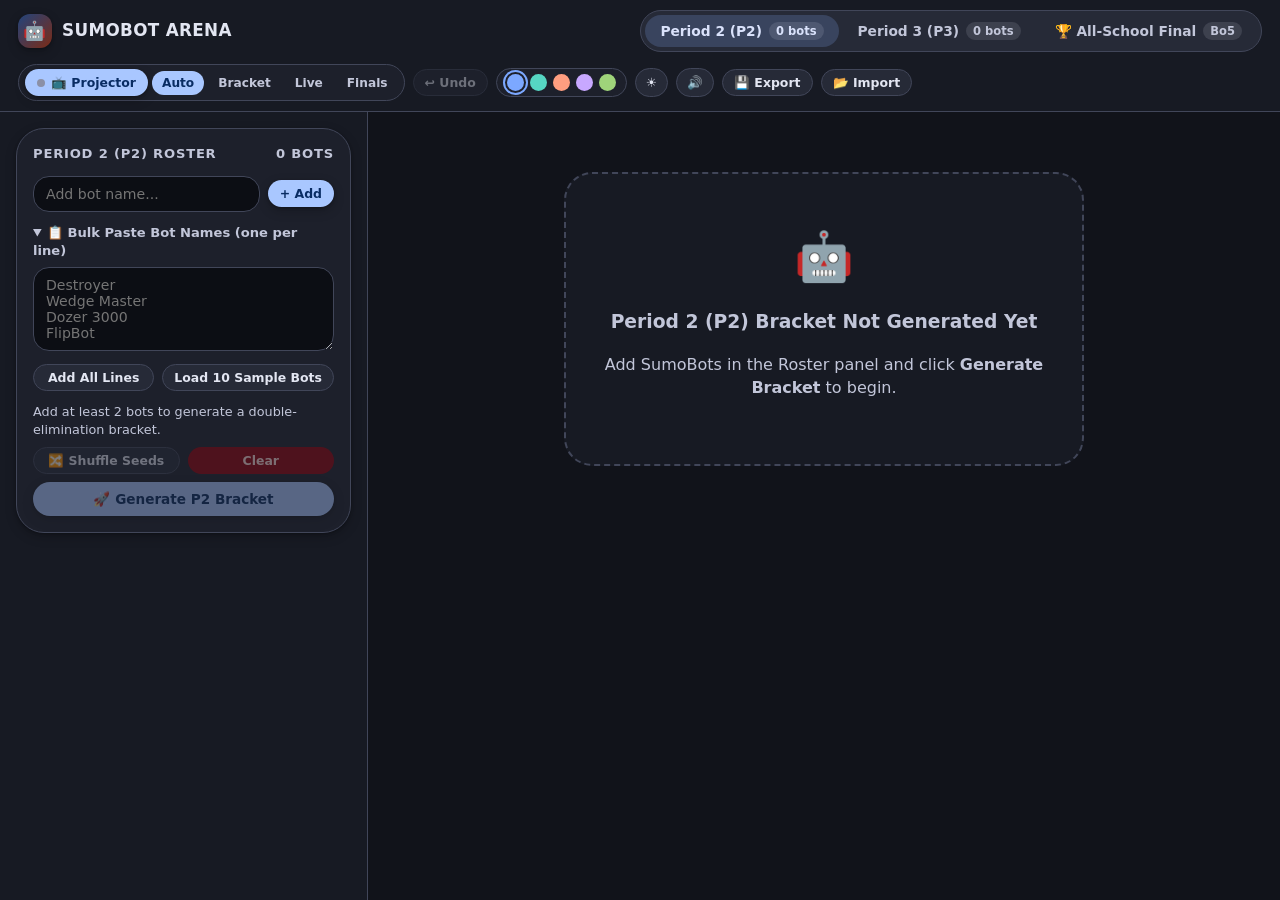
==== index.html @ 55b2052f "Initial SumoBot v1.1 release (Material You UI + GitHub Pages)" ====
<!DOCTYPE html>
<html lang="en">
<head>
  <meta charset="UTF-8">
  <meta name="viewport" content="width=device-width, initial-scale=1.0">
  <title>SumoBot Tournament — Teacher Control Panel</title>
  <link rel="icon" href="data:image/svg+xml,<svg xmlns='http://www.w3.org/2000/svg' viewBox='0 0 100 100'><text y='.9em' font-size='90'>🤖</text></svg>">
  <link rel="stylesheet" href="css/styles.css?v=1.1">
</head>
<body class="teacher-app">
  <header class="topbar">
    <div class="brand">
      <div class="brand-badge">🤖</div>
      <div>SUMOBOT ARENA</div>
    </div>

    <nav class="period-tabs" aria-label="Tournament Tabs">
      <button class="tab-btn active" data-tab="P2" id="tab-P2">
        Period 2 (P2) <span class="tab-pill" id="pill-P2">0 bots</span>
      </button>
      <button class="tab-btn" data-tab="P3" id="tab-P3">
        Period 3 (P3) <span class="tab-pill" id="pill-P3">0 bots</span>
      </button>
      <button class="tab-btn tab-asf" data-tab="ASF" id="tab-ASF">
        🏆 All-School Final <span class="tab-pill" id="pill-ASF">Bo5</span>
      </button>
    </nav>

    <div class="topbar-controls">
      <div class="projector-group">
        <button class="btn btn-primary btn-sm" id="btn-launch-projector" title="Open synced read-only Projector window">
          <span class="proj-dot" id="proj-status-dot"></span>
          📺 Projector
        </button>
        <button class="override-btn active" data-override="auto" title="Auto-switch between Bracket, Live Match, and Champion">Auto</button>
        <button class="override-btn" data-override="bracket" title="Force Bracket View on Projector">Bracket</button>
        <button class="override-btn" data-override="live" title="Force Live Match View on Projector">Live</button>
        <button class="override-btn" data-override="finals" title="Force All-School Final View on Projector">Finals</button>
      </div>

      <button class="btn btn-sm" id="btn-global-undo" title="Undo last tournament action" disabled>↩ Undo</button>
      <div class="palette-picker" role="group" aria-label="Material You Color Palette" title="Material You Dynamic Palette">
        <button class="palette-dot active" data-palette="indigo" style="--swatch:#7ca8ff" aria-label="Indigo palette" title="Indigo"></button>
        <button class="palette-dot" data-palette="teal" style="--swatch:#56d6c3" aria-label="Teal palette" title="Teal"></button>
        <button class="palette-dot" data-palette="terracotta" style="--swatch:#ff9e80" aria-label="Terracotta palette" title="Terracotta"></button>
        <button class="palette-dot" data-palette="violet" style="--swatch:#c8a8ff" aria-label="Violet palette" title="Violet"></button>
        <button class="palette-dot" data-palette="sage" style="--swatch:#9fd47a" aria-label="Sage palette" title="Sage"></button>
      </div>
      <button class="btn btn-sm btn-icon" id="btn-theme" title="Toggle Dark/Light theme">☀️</button>
      <button class="btn btn-sm btn-icon" id="btn-mute" title="Toggle Sound Effects">🔊</button>
      <button class="btn btn-sm" id="btn-export" title="Export tournament backup JSON">💾 Export</button>
      <button class="btn btn-sm" id="btn-import" title="Import tournament backup JSON">📂 Import</button>
      <input type="file" id="input-import-file" accept=".json,application/json" style="display:none">
    </div>
  </header>

  <div class="workspace">
    <aside class="sidebar" id="sidebar"></aside>
    <main class="main-stage" id="main-stage"></main>
  </div>

  <!-- Modal for editing completed matches or renaming bots -->
  <div class="modal-backdrop hidden" id="modal-backdrop">
    <div class="modal-card" id="modal-card"></div>
  </div>

  <script src="js/bracket-engine.js?v=1.1"></script>
  <script src="js/sound.js?v=1.1"></script>
  <script src="js/sync.js?v=1.1"></script>
  <script src="js/bracket-renderer.js?v=1.1"></script>
  <script src="js/teacher.js?v=1.1"></script>
</body>
</html>
---- css/styles.css ----
/* SumoBot Arena — Material You (Material Design 3) Theme
 * Zero-dependency M3 tonal surfaces, 5 live-synced dynamic palettes,
 * adaptive Dark + Light modes, and classroom-ready projector contrast.
 */

:root {
  color-scheme: dark;

  /* Typography & Shape Scale */
  --font-sans: "Google Sans", "Product Sans", "Segoe UI Variable Display", "Segoe UI Variable", "Segoe UI", system-ui, -apple-system, Roboto, sans-serif;
  --font-mono: "Google Sans Mono", "Cascadia Mono", "Consolas", ui-monospace, monospace;
  --md-ease: cubic-bezier(0.2, 0, 0, 1);
  --md-shape-sm: 12px;
  --md-shape-md: 16px;
  --md-shape-lg: 20px;
  --md-shape-xl: 28px;
  --md-shape-full: 9999px;

  /* M3 Elevation Shadows */
  --md-shadow-1: 0 1px 3px rgba(0, 0, 0, 0.28), 0 4px 12px rgba(0, 0, 0, 0.2);
  --md-shadow-2: 0 4px 14px rgba(0, 0, 0, 0.32), 0 10px 30px rgba(0, 0, 0, 0.24);

  /* Shared Semantic Roles (Dark) */
  --md-gold: #ffd470;
  --md-on-gold: #3c2a00;
  --md-gold-container: #563e00;
  --md-on-gold-container: #ffe7a8;

  --md-win: #82d996;
  --md-on-win: #053918;
  --md-win-container: #154e27;
  --md-on-win-container: #bbf4c4;

  --md-error: #ffb4ab;
  --md-on-error: #690005;
  --md-error-container: #93000a;
  --md-on-error-container: #ffdad6;

  /* Default Dynamic Palette: Indigo (Dark) */
  --md-surface: #11131a;
  --md-surface-container-lowest: #0c0e14;
  --md-surface-container-low: #171a23;
  --md-surface-container: #1d202b;
  --md-surface-container-high: #262a37;
  --md-surface-container-highest: #303546;
  --md-on-surface: #e3e6f2;
  --md-on-surface-variant: #c2c6d9;
  --md-outline: #8b90a6;
  --md-outline-variant: #414659;

  --md-primary: #a9c7ff;
  --md-on-primary: #092c63;
  --md-primary-container: #22447c;
  --md-on-primary-container: #d6e3ff;

  --md-secondary-container: #39445e;
  --md-on-secondary-container: #dae2fb;

  --md-tertiary: #ffb4a1;
  --md-on-tertiary: #5e1705;
  --md-tertiary-container: #7c2b16;
  --md-on-tertiary-container: #ffdad1;

  /* Compatibility Aliases for inline styles & shared components */
  --bg: var(--md-surface);
  --bg-elev: var(--md-surface-container-low);
  --bg-card: var(--md-surface-container);
  --bg-card-hover: var(--md-surface-container-high);
  --border: var(--md-outline-variant);
  --border-strong: var(--md-outline);
  --text: var(--md-on-surface);
  --text-muted: var(--md-on-surface-variant);
  --text-dim: var(--md-outline);
  --accent-a: var(--md-primary);
  --accent-a-bg: var(--md-primary-container);
  --accent-b: var(--md-tertiary);
  --accent-b-bg: var(--md-tertiary-container);
  --gold: var(--md-gold);
  --gold-bg: var(--md-gold-container);
  --green: var(--md-win);
  --green-bg: var(--md-win-container);
  --red: var(--md-error);
  --red-bg: var(--md-error-container);
  --shadow: var(--md-shadow-2);
  --radius: var(--md-shape-lg);
}

/* ==================== PALETTE OVERRIDES (DARK) ==================== */
body[data-palette="teal"] {
  --md-surface: #0e1514;
  --md-surface-container-lowest: #09100f;
  --md-surface-container-low: #141c1b;
  --md-surface-container: #1a2322;
  --md-surface-container-high: #222d2c;
  --md-surface-container-highest: #2c3736;
  --md-on-surface: #dee7e5;
  --md-on-surface-variant: #bacac7;
  --md-outline: #849491;
  --md-outline-variant: #3b4a47;
  --md-primary: #6ad8c8;
  --md-on-primary: #003731;
  --md-primary-container: #124f47;
  --md-on-primary-container: #90f4e4;
  --md-secondary-container: #2e4a46;
  --md-on-secondary-container: #c8e9e4;
  --md-tertiary: #ffba8c;
  --md-on-tertiary: #522300;
  --md-tertiary-container: #723508;
  --md-on-tertiary-container: #ffdcc5;
}

body[data-palette="terracotta"] {
  --md-surface: #181210;
  --md-surface-container-lowest: #120d0b;
  --md-surface-container-low: #201916;
  --md-surface-container: #271f1c;
  --md-surface-container-high: #322824;
  --md-surface-container-highest: #3d322e;
  --md-on-surface: #f0dfd9;
  --md-on-surface-variant: #d3c2bc;
  --md-outline: #9c8c86;
  --md-outline-variant: #51423d;
  --md-primary: #ffb49b;
  --md-on-primary: #5c1c08;
  --md-primary-container: #7c2f18;
  --md-on-primary-container: #ffdbd0;
  --md-secondary-container: #563d35;
  --md-on-secondary-container: #fbdcd2;
  --md-tertiary: #93cdfc;
  --md-on-tertiary: #00344e;
  --md-tertiary-container: #0c4b6e;
  --md-on-tertiary-container: #cbe6ff;
}

body[data-palette="violet"] {
  --md-surface: #14121b;
  --md-surface-container-lowest: #0e0d14;
  --md-surface-container-low: #1b1824;
  --md-surface-container: #221f2c;
  --md-surface-container-high: #2b2837;
  --md-surface-container-highest: #353143;
  --md-on-surface: #e7e1f0;
  --md-on-surface-variant: #cac2d8;
  --md-outline: #938ba1;
  --md-outline-variant: #484357;
  --md-primary: #d0bcff;
  --md-on-primary: #381e72;
  --md-primary-container: #4f378b;
  --md-on-primary-container: #eaddff;
  --md-secondary-container: #473e5c;
  --md-on-secondary-container: #e7defc;
  --md-tertiary: #ffb1c8;
  --md-on-tertiary: #5e1131;
  --md-tertiary-container: #7d2848;
  --md-on-tertiary-container: #ffd9e2;
}

body[data-palette="sage"] {
  --md-surface: #121510;
  --md-surface-container-lowest: #0d0f0b;
  --md-surface-container-low: #181c16;
  --md-surface-container: #1f241c;
  --md-surface-container-high: #282e25;
  --md-surface-container-highest: #32392e;
  --md-on-surface: #e2e5dc;
  --md-on-surface-variant: #c2c8ba;
  --md-outline: #8d9486;
  --md-outline-variant: #42493d;
  --md-primary: #a8d483;
  --md-on-primary: #1b3706;
  --md-primary-container: #2d4f14;
  --md-on-primary-container: #c5f19f;
  --md-secondary-container: #3b4933;
  --md-on-secondary-container: #d4e6c7;
  --md-tertiary: #f5b882;
  --md-on-tertiary: #4c2700;
  --md-tertiary-container: #6b3b09;
  --md-on-tertiary-container: #ffdcbf;
}

/* ==================== LIGHT MODE & PALETTE OVERRIDES ==================== */
body.theme-light {
  color-scheme: light;
  --md-shadow-1: 0 1px 3px rgba(15, 23, 42, 0.08), 0 3px 10px rgba(15, 23, 42, 0.05);
  --md-shadow-2: 0 6px 20px rgba(15, 23, 42, 0.1), 0 2px 6px rgba(15, 23, 42, 0.05);

  --md-gold: #8c5d00;
  --md-on-gold: #ffffff;
  --md-gold-container: #ffdea6;
  --md-on-gold-container: #2c1b00;

  --md-win: #1e6c37;
  --md-on-win: #ffffff;
  --md-win-container: #c2f1cb;
  --md-on-win-container: #00210b;

  --md-error: #ba1a1a;
  --md-on-error: #ffffff;
  --md-error-container: #ffdad6;
  --md-on-error-container: #410002;

  /* Default Indigo (Light) */
  --md-surface: #f8f9ff;
  --md-surface-container-lowest: #ffffff;
  --md-surface-container-low: #f1f3fc;
  --md-surface-container: #eaedf8;
  --md-surface-container-high: #e3e7f3;
  --md-surface-container-highest: #dce0ee;
  --md-on-surface: #191b23;
  --md-on-surface-variant: #434756;
  --md-outline: #747788;
  --md-outline-variant: #c4c6d7;

  --md-primary: #2d5bb4;
  --md-on-primary: #ffffff;
  --md-primary-container: #d8e2ff;
  --md-on-primary-container: #001945;

  --md-secondary-container: #dde2f4;
  --md-on-secondary-container: #151b2c;

  --md-tertiary: #b94426;
  --md-on-tertiary: #ffffff;
  --md-tertiary-container: #ffdad1;
  --md-on-tertiary-container: #3c0800;
}

body.theme-light[data-palette="teal"] {
  --md-surface: #f3fbf9;
  --md-surface-container-lowest: #ffffff;
  --md-surface-container-low: #ebf5f2;
  --md-surface-container: #e4efec;
  --md-surface-container-high: #dce9e6;
  --md-surface-container-highest: #d4e2df;
  --md-on-surface: #151d1c;
  --md-on-surface-variant: #3e4a48;
  --md-outline: #6e7b79;
  --md-outline-variant: #bcc9c6;
  --md-primary: #006a5f;
  --md-on-primary: #ffffff;
  --md-primary-container: #9cf2e3;
  --md-on-primary-container: #00201c;
  --md-secondary-container: #cce8e2;
  --md-on-secondary-container: #0b201d;
  --md-tertiary: #9c4b14;
  --md-on-tertiary: #ffffff;
  --md-tertiary-container: #ffdcc5;
  --md-on-tertiary-container: #321200;
}

body.theme-light[data-palette="terracotta"] {
  --md-surface: #fff8f6;
  --md-surface-container-lowest: #ffffff;
  --md-surface-container-low: #faefec;
  --md-surface-container: #f4e8e4;
  --md-surface-container-high: #ede0dc;
  --md-surface-container-highest: #e6d8d4;
  --md-on-surface: #221917;
  --md-on-surface-variant: #52433f;
  --md-outline: #84736e;
  --md-outline-variant: #d5c2bc;
  --md-primary: #a93f1d;
  --md-on-primary: #ffffff;
  --md-primary-container: #ffdbd0;
  --md-on-primary-container: #3b0b00;
  --md-secondary-container: #f6dcd4;
  --md-on-secondary-container: #2b1610;
  --md-tertiary: #1b628d;
  --md-on-tertiary: #ffffff;
  --md-tertiary-container: #cbe6ff;
  --md-on-tertiary-container: #001e30;
}

body.theme-light[data-palette="violet"] {
  --md-surface: #fdf7ff;
  --md-surface-container-lowest: #ffffff;
  --md-surface-container-low: #f5effb;
  --md-surface-container: #efe8f6;
  --md-surface-container-high: #e8e0ef;
  --md-surface-container-highest: #e1d9e9;
  --md-on-surface: #1d1a24;
  --md-on-surface-variant: #484354;
  --md-outline: #797385;
  --md-outline-variant: #cac3d5;
  --md-primary: #6750a4;
  --md-on-primary: #ffffff;
  --md-primary-container: #eaddff;
  --md-on-primary-container: #21005d;
  --md-secondary-container: #e8def8;
  --md-on-secondary-container: #1d192b;
  --md-tertiary: #9c3b5b;
  --md-on-tertiary: #ffffff;
  --md-tertiary-container: #ffd9e2;
  --md-on-tertiary-container: #3e001b;
}

body.theme-light[data-palette="sage"] {
  --md-surface: #f7fbf2;
  --md-surface-container-lowest: #ffffff;
  --md-surface-container-low: #eff4e9;
  --md-surface-container: #e8eee2;
  --md-surface-container-high: #e0e7da;
  --md-surface-container-highest: #d8e0d2;
  --md-on-surface: #181d15;
  --md-on-surface-variant: #42493d;
  --md-outline: #72796c;
  --md-outline-variant: #c2c9ba;
  --md-primary: #3f6922;
  --md-on-primary: #ffffff;
  --md-primary-container: #c0ef9b;
  --md-on-primary-container: #0d2000;
  --md-secondary-container: #d6e6cb;
  --md-on-secondary-container: #131f0d;
  --md-tertiary: #925216;
  --md-on-tertiary: #ffffff;
  --md-tertiary-container: #ffdcbf;
  --md-on-tertiary-container: #2f1400;
}

/* ==================== RESET & BASE ==================== */
*, *::before, *::after {
  box-sizing: border-box;
}

html, body {
  margin: 0;
  padding: 0;
  height: 100%;
  background: var(--md-surface);
  color: var(--md-on-surface);
  font-family: var(--font-sans);
  line-height: 1.42;
  transition: background-color 0.25s var(--md-ease), color 0.2s var(--md-ease);
}

button, input, textarea {
  font-family: inherit;
  color: inherit;
}

/* Subtle M3 Scrollbars */
.sidebar::-webkit-scrollbar,
.main-stage::-webkit-scrollbar,
.bracket-grid::-webkit-scrollbar,
.roster-list::-webkit-scrollbar,
.proj-stage::-webkit-scrollbar {
  width: 8px;
  height: 8px;
}

.sidebar::-webkit-scrollbar-track,
.main-stage::-webkit-scrollbar-track,
.bracket-grid::-webkit-scrollbar-track,
.roster-list::-webkit-scrollbar-track,
.proj-stage::-webkit-scrollbar-track {
  background: transparent;
}

.sidebar::-webkit-scrollbar-thumb,
.main-stage::-webkit-scrollbar-thumb,
.bracket-grid::-webkit-scrollbar-thumb,
.roster-list::-webkit-scrollbar-thumb,
.proj-stage::-webkit-scrollbar-thumb {
  background: var(--md-outline-variant);
  border-radius: var(--md-shape-full);
}

/* ==================== TOP BAR ==================== */
.topbar {
  display: flex;
  align-items: center;
  justify-content: space-between;
  gap: 12px;
  padding: 10px 18px;
  background: var(--md-surface-container-low);
  border-bottom: 1px solid var(--md-outline-variant);
  flex-wrap: wrap;
}

.brand {
  display: flex;
  align-items: center;
  gap: 10px;
  font-weight: 800;
  font-size: 1.05rem;
  letter-spacing: 0.02em;
}

.brand-badge {
  background: linear-gradient(135deg, var(--md-primary-container), var(--md-tertiary-container));
  color: var(--md-on-primary-container);
  width: 34px;
  height: 34px;
  border-radius: 12px;
  display: grid;
  place-items: center;
  font-size: 1.15rem;
  box-shadow: var(--md-shadow-1);
}

/* M3 Segmented Period Tabs */
.period-tabs {
  display: flex;
  gap: 4px;
  background: var(--md-surface-container-high);
  padding: 4px;
  border-radius: var(--md-shape-full);
  border: 1px solid var(--md-outline-variant);
}

.tab-btn {
  border: none;
  background: transparent;
  color: var(--md-on-surface-variant);
  padding: 7px 15px;
  border-radius: var(--md-shape-full);
  font-weight: 700;
  font-size: 0.86rem;
  cursor: pointer;
  display: flex;
  align-items: center;
  gap: 7px;
  white-space: nowrap;
  transition: background-color 0.2s var(--md-ease), color 0.2s var(--md-ease);
}

.tab-btn:hover {
  color: var(--md-on-surface);
  background: var(--md-surface-container-highest);
}

.tab-btn.active {
  background: var(--md-secondary-container);
  color: var(--md-on-secondary-container);
}

.tab-btn.tab-asf.active {
  background: var(--md-gold-container);
  color: var(--md-on-gold-container);
}

.tab-pill {
  font-size: 0.72rem;
  font-weight: 700;
  padding: 2px 7px;
  border-radius: var(--md-shape-full);
  background: color-mix(in srgb, var(--md-on-surface) 12%, transparent);
  color: inherit;
}

.topbar-controls {
  display: flex;
  align-items: center;
  gap: 8px;
  flex-wrap: wrap;
}

.projector-group {
  display: flex;
  align-items: center;
  gap: 4px;
  background: var(--md-surface-container);
  border: 1px solid var(--md-outline-variant);
  border-radius: var(--md-shape-full);
  padding: 4px 6px;
}

.proj-dot {
  width: 8px;
  height: 8px;
  border-radius: 50%;
  background: var(--md-outline);
  display: inline-block;
}

.proj-dot.connected {
  background: var(--md-win);
  box-shadow: 0 0 8px var(--md-win);
}

.override-btn {
  border: none;
  background: transparent;
  color: var(--md-on-surface-variant);
  padding: 5px 10px;
  border-radius: var(--md-shape-full);
  font-size: 0.76rem;
  font-weight: 700;
  cursor: pointer;
  white-space: nowrap;
  transition: background-color 0.18s var(--md-ease), color 0.18s var(--md-ease);
}

.override-btn:hover {
  background: var(--md-surface-container-high);
  color: var(--md-on-surface);
}

.override-btn.active {
  background: var(--md-primary);
  color: var(--md-on-primary);
}

/* Material You Dynamic Palette Picker */
.palette-picker {
  display: inline-flex;
  align-items: center;
  gap: 6px;
  padding: 5px 10px;
  background: var(--md-surface-container);
  border: 1px solid var(--md-outline-variant);
  border-radius: var(--md-shape-full);
}

.palette-dot {
  width: 17px;
  height: 17px;
  border-radius: 50%;
  border: none;
  padding: 0;
  background: var(--swatch);
  cursor: pointer;
  transition: transform 0.16s var(--md-ease), box-shadow 0.16s var(--md-ease);
}

.palette-dot:hover {
  transform: scale(1.15);
}

.palette-dot.active {
  box-shadow: 0 0 0 2px var(--md-surface-container), 0 0 0 4px var(--swatch);
}

/* ==================== BUTTONS (M3 PILL SYSTEM) ==================== */
.btn {
  border: 1px solid var(--md-outline-variant);
  background: var(--md-surface-container-high);
  color: var(--md-on-surface);
  padding: 8px 14px;
  border-radius: var(--md-shape-full);
  font-weight: 600;
  font-size: 0.85rem;
  cursor: pointer;
  display: inline-flex;
  align-items: center;
  justify-content: center;
  gap: 6px;
  white-space: nowrap;
  flex-shrink: 0;
  transition: transform 0.1s var(--md-ease), background-color 0.18s var(--md-ease), filter 0.18s var(--md-ease), box-shadow 0.18s var(--md-ease);
}

.btn:hover:not(:disabled) {
  background: var(--md-surface-container-highest);
  border-color: var(--md-outline);
}

.btn:active:not(:disabled) {
  transform: scale(0.97);
}

.btn:disabled {
  opacity: 0.42;
  cursor: not-allowed;
}

.btn-primary {
  background: var(--md-primary);
  border-color: transparent;
  color: var(--md-on-primary);
  font-weight: 700;
  box-shadow: var(--md-shadow-1);
}

.btn-primary:hover:not(:disabled) {
  background: var(--md-primary);
  filter: brightness(1.06);
  box-shadow: var(--md-shadow-2);
}

.btn-secondary {
  background: var(--md-secondary-container);
  border-color: transparent;
  color: var(--md-on-secondary-container);
  font-weight: 700;
}

.btn-secondary:hover:not(:disabled) {
  background: var(--md-secondary-container);
  filter: brightness(1.05);
}

.btn-danger {
  background: var(--md-error-container);
  border-color: transparent;
  color: var(--md-on-error-container);
  font-weight: 700;
}

.btn-danger:hover:not(:disabled) {
  background: var(--md-error-container);
  filter: brightness(1.08);
}

.btn-gold {
  background: var(--md-gold-container);
  border-color: transparent;
  color: var(--md-on-gold-container);
  font-weight: 700;
}

.btn-sm {
  padding: 5px 11px;
  font-size: 0.78rem;
}

.btn-lg {
  padding: 12px 22px;
  font-size: 0.98rem;
}

.btn-icon {
  padding: 6px 10px;
}

/* ==================== TEACHER LAYOUT ==================== */
.teacher-app {
  display: flex;
  flex-direction: column;
  height: 100vh;
  overflow: hidden;
}

.workspace {
  display: grid;
  grid-template-columns: 368px 1fr;
  flex: 1;
  min-height: 0;
  overflow: hidden;
}

.sidebar {
  background: var(--md-surface-container-low);
  border-right: 1px solid var(--md-outline-variant);
  display: flex;
  flex-direction: column;
  min-height: 0;
  overflow-y: auto;
  padding: 16px;
  gap: 14px;
}

.main-stage {
  display: flex;
  flex-direction: column;
  min-height: 0;
  overflow: auto;
  padding: 20px 24px 32px;
  background: var(--md-surface);
}

.panel-card {
  background: var(--md-surface-container);
  border: 1px solid var(--md-outline-variant);
  border-radius: var(--md-shape-xl);
  padding: 16px;
  display: flex;
  flex-direction: column;
  gap: 12px;
  box-shadow: var(--md-shadow-1);
}

.panel-title {
  display: flex;
  align-items: center;
  justify-content: space-between;
  font-weight: 800;
  font-size: 0.82rem;
  letter-spacing: 0.06em;
  text-transform: uppercase;
  color: var(--md-on-surface-variant);
}

/* ==================== ROSTER & SEEDING ==================== */
.inline-form {
  display: flex;
  gap: 8px;
  align-items: center;
}

.input, .textarea {
  width: 100%;
  min-width: 0;
  background: var(--md-surface-container-lowest);
  border: 1px solid var(--md-outline-variant);
  border-radius: var(--md-shape-md);
  padding: 9px 12px;
  font-size: 0.88rem;
  color: var(--md-on-surface);
  transition: border-color 0.16s var(--md-ease), box-shadow 0.16s var(--md-ease);
}

.input:focus, .textarea:focus {
  outline: none;
  border-color: var(--md-primary);
  box-shadow: 0 0 0 2px color-mix(in srgb, var(--md-primary) 26%, transparent);
}

.textarea {
  min-height: 84px;
  resize: vertical;
}

.roster-list {
  display: flex;
  flex-direction: column;
  gap: 6px;
  max-height: 290px;
  overflow-y: auto;
  padding-right: 2px;
}

.roster-item {
  display: flex;
  align-items: center;
  gap: 8px;
  padding: 7px 10px;
  background: var(--md-surface-container-low);
  border: 1px solid var(--md-outline-variant);
  border-radius: var(--md-shape-md);
  cursor: grab;
  transition: background-color 0.15s var(--md-ease), border-color 0.15s var(--md-ease);
}

.roster-item:hover {
  background: var(--md-surface-container-high);
}

.roster-item.dragging {
  opacity: 0.45;
  border-style: dashed;
}

.roster-item.drag-over {
  border-color: var(--md-primary);
  background: var(--md-primary-container);
  color: var(--md-on-primary-container);
}

.seed-badge {
  font-family: var(--font-mono);
  font-variant-numeric: tabular-nums;
  font-size: 0.76rem;
  font-weight: 700;
  color: var(--md-primary);
  min-width: 24px;
}

.roster-name {
  flex: 1;
  font-weight: 600;
  font-size: 0.88rem;
  overflow: hidden;
  text-overflow: ellipsis;
  white-space: nowrap;
}

.roster-actions {
  display: flex;
  gap: 4px;
}

.mini-btn {
  border: none;
  background: var(--md-surface-container-high);
  color: var(--md-on-surface-variant);
  border-radius: var(--md-shape-full);
  width: 26px;
  height: 26px;
  display: grid;
  place-items: center;
  cursor: pointer;
  font-size: 0.72rem;
  transition: background-color 0.15s var(--md-ease), color 0.15s var(--md-ease);
}

.mini-btn:hover {
  background: var(--md-secondary-container);
  color: var(--md-on-secondary-container);
}

.roster-footer {
  display: flex;
  flex-direction: column;
  gap: 8px;
}

.roster-summary {
  font-size: 0.8rem;
  color: var(--md-on-surface-variant);
}

.btn-row {
  display: flex;
  gap: 8px;
  flex-wrap: wrap;
}

.btn-row > .btn {
  flex: 1;
}

/* ==================== LIVE MATCH CONTROL (TEACHER) ==================== */
.live-panel {
  background: var(--md-surface-container-high);
  border: 2px solid var(--md-primary);
}

.live-header {
  display: flex;
  align-items: center;
  justify-content: space-between;
  gap: 8px;
}

.live-match-name {
  font-weight: 800;
  font-size: 1rem;
  margin-top: 2px;
}

.timer-box {
  background: var(--md-surface-container-low);
  border: 1px solid var(--md-outline-variant);
  border-radius: var(--md-shape-lg);
  padding: 12px 14px;
  text-align: center;
  transition: border-color 0.2s var(--md-ease), background-color 0.2s var(--md-ease);
}

.timer-box.warn {
  border-color: var(--md-gold);
  background: color-mix(in srgb, var(--md-gold-container) 35%, var(--md-surface-container-low));
}

.timer-box.danger {
  border-color: var(--md-error);
  background: var(--md-error-container);
  color: var(--md-on-error-container);
}

.timer-digits {
  font-family: var(--font-mono);
  font-variant-numeric: tabular-nums;
  font-size: 2.35rem;
  font-weight: 800;
  letter-spacing: 0.04em;
  line-height: 1.1;
  margin-top: 2px;
}

.timer-box.danger .timer-digits {
  color: var(--md-on-error-container);
}

.timer-controls {
  display: flex;
  gap: 8px;
  margin-top: 10px;
}

.timer-controls .btn {
  flex: 1;
}

.bout-btn {
  width: 100%;
  border-radius: var(--md-shape-xl);
  padding: 13px 16px;
  border: none;
  background: var(--md-surface-container);
  color: var(--md-on-surface);
  cursor: pointer;
  display: flex;
  align-items: center;
  justify-content: space-between;
  gap: 10px;
  text-align: left;
  box-shadow: var(--md-shadow-1);
  transition: transform 0.12s var(--md-ease), filter 0.16s var(--md-ease), box-shadow 0.16s var(--md-ease);
}

.bout-btn.side-a {
  background: var(--md-primary-container);
  color: var(--md-on-primary-container);
}

.bout-btn.side-b {
  background: var(--md-tertiary-container);
  color: var(--md-on-tertiary-container);
}

.bout-btn:hover:not(:disabled) {
  transform: translateY(-1px);
  filter: brightness(1.06);
  box-shadow: var(--md-shadow-2);
}

.bout-btn:disabled {
  opacity: 0.45;
  cursor: not-allowed;
}

.bout-bot-name {
  font-weight: 800;
  font-size: 0.98rem;
}

.bout-bot-sub {
  font-size: 0.76rem;
  color: inherit;
  opacity: 0.8;
  margin-top: 2px;
}

.bout-score-box {
  display: flex;
  flex-direction: column;
  align-items: flex-end;
  gap: 4px;
}

.bout-score-num {
  font-family: var(--font-mono);
  font-variant-numeric: tabular-nums;
  font-size: 1.65rem;
  font-weight: 900;
  line-height: 1;
}

.bout-pips {
  display: flex;
  gap: 6px;
}

.pip {
  width: 11px;
  height: 11px;
  border-radius: 50%;
  border: 2px solid currentColor;
  opacity: 0.45;
  background: transparent;
}

.pip.filled {
  opacity: 1;
  background: var(--md-gold);
  border-color: var(--md-gold);
  box-shadow: 0 0 8px color-mix(in srgb, var(--md-gold) 60%, transparent);
}

/* ==================== READY QUEUE ==================== */
.queue-list {
  display: flex;
  flex-direction: column;
  gap: 8px;
}

.queue-item {
  border: 1px solid var(--md-outline-variant);
  background: var(--md-surface-container-low);
  color: var(--md-on-surface);
  border-radius: var(--md-shape-lg);
  padding: 10px 12px;
  cursor: pointer;
  text-align: left;
  transition: border-color 0.16s var(--md-ease), background-color 0.16s var(--md-ease), transform 0.12s var(--md-ease);
}

.queue-item:hover {
  border-color: var(--md-primary);
  background: var(--md-surface-container-high);
  transform: translateY(-1px);
}

.queue-item.is-active {
  border-color: transparent;
  background: var(--md-primary-container);
  color: var(--md-on-primary-container);
}

.queue-top {
  display: flex;
  justify-content: space-between;
  align-items: center;
  font-size: 0.74rem;
  opacity: 0.85;
  margin-bottom: 4px;
}

.queue-matchup {
  font-weight: 700;
  font-size: 0.88rem;
  display: flex;
  align-items: center;
  gap: 6px;
  flex-wrap: wrap;
}

.queue-vs {
  opacity: 0.65;
  font-size: 0.75rem;
  font-weight: 600;
}

/* ==================== BRACKET TREE ==================== */
.bracket-tree {
  display: flex;
  flex-direction: column;
  gap: 28px;
}

.bracket-section {
  display: flex;
  flex-direction: column;
  gap: 14px;
}

.section-label {
  display: flex;
  align-items: center;
  gap: 10px;
  font-weight: 800;
  font-size: 0.9rem;
  letter-spacing: 0.05em;
}

.section-sub {
  font-weight: 500;
  font-size: 0.8rem;
  color: var(--md-on-surface-variant);
  letter-spacing: 0;
}

.dot {
  width: 11px;
  height: 11px;
  border-radius: 50%;
}

.dot-winners { background: var(--md-primary); }
.dot-losers { background: var(--md-tertiary); }

.bracket-grid {
  display: flex;
  gap: 20px;
  align-items: stretch;
  overflow-x: auto;
  padding-bottom: 10px;
}

.bracket-column {
  min-width: 236px;
  width: 242px;
  flex-shrink: 0;
  display: flex;
  flex-direction: column;
  gap: 12px;
}

.round-header {
  font-size: 0.76rem;
  font-weight: 800;
  text-transform: uppercase;
  letter-spacing: 0.06em;
  color: var(--md-on-primary-container);
  padding: 7px 14px;
  background: var(--md-primary-container);
  border-radius: var(--md-shape-full);
  text-align: center;
}

.losers-header {
  background: var(--md-tertiary-container);
  color: var(--md-on-tertiary-container);
}

.finals-header {
  background: var(--md-gold-container);
  color: var(--md-on-gold-container);
}

.round-matches {
  display: flex;
  flex-direction: column;
  justify-content: space-around;
  flex: 1;
  gap: 12px;
}

.match-card {
  background: var(--md-surface-container);
  border: 1px solid var(--md-outline-variant);
  border-radius: var(--md-shape-lg);
  overflow: hidden;
  box-shadow: var(--md-shadow-1);
  transition: transform 0.14s var(--md-ease), border-color 0.16s var(--md-ease), box-shadow 0.16s var(--md-ease);
}

.match-card.is-clickable {
  cursor: pointer;
}

.match-card.is-clickable:hover {
  border-color: var(--md-primary);
  transform: translateY(-2px);
  box-shadow: var(--md-shadow-2);
}

.match-card.status-ready {
  border-color: color-mix(in srgb, var(--md-primary) 60%, var(--md-outline-variant));
}

.match-card.status-in_progress,
.match-card.is-active {
  border-color: var(--md-primary);
  box-shadow: 0 0 0 2px color-mix(in srgb, var(--md-primary) 42%, transparent), var(--md-shadow-2);
}

.match-card.is-bo5 {
  border-color: var(--md-gold);
}

.match-card.status-skipped,
.match-card.status-bye {
  opacity: 0.62;
  box-shadow: none;
}

.match-meta {
  display: flex;
  justify-content: space-between;
  align-items: center;
  padding: 6px 11px;
  background: var(--md-surface-container-high);
  border-bottom: 1px solid var(--md-outline-variant);
  font-size: 0.72rem;
}

.match-label {
  font-weight: 700;
  color: var(--md-on-surface-variant);
}

.match-badges {
  display: flex;
  gap: 5px;
  align-items: center;
}

.match-bo {
  font-family: var(--font-mono);
  font-size: 0.68rem;
  font-weight: 700;
  color: var(--md-outline);
}

.match-badge {
  font-size: 0.64rem;
  font-weight: 800;
  padding: 2px 7px;
  border-radius: var(--md-shape-full);
  letter-spacing: 0.04em;
}

.badge-live { background: var(--md-error); color: var(--md-on-error); }
.badge-progress { background: var(--md-primary); color: var(--md-on-primary); }
.badge-ready { background: var(--md-win-container); color: var(--md-on-win-container); }
.badge-done { background: var(--md-secondary-container); color: var(--md-on-secondary-container); }
.badge-skip, .badge-bye { background: var(--md-surface-container-low); color: var(--md-outline); }

.match-slots {
  display: flex;
  flex-direction: column;
}

.match-slot {
  display: flex;
  align-items: center;
  gap: 6px;
  padding: 8px 11px;
  font-size: 0.85rem;
  border-bottom: 1px solid var(--md-outline-variant);
}

.match-slot:last-child {
  border-bottom: none;
}

.match-slot.is-winner {
  background: var(--md-win-container);
  color: var(--md-on-win-container);
  font-weight: 800;
}

.match-slot.is-winner .slot-seed {
  color: inherit;
  opacity: 0.78;
}

.match-slot.is-loser {
  color: var(--md-on-surface-variant);
}

.match-slot.is-tbd,
.match-slot.is-bye {
  color: var(--md-outline);
  font-style: italic;
  font-size: 0.8rem;
}

.slot-seed {
  font-family: var(--font-mono);
  font-size: 0.72rem;
  color: var(--md-on-surface-variant);
  min-width: 22px;
}

.slot-name {
  flex: 1;
  overflow: hidden;
  text-overflow: ellipsis;
  white-space: nowrap;
}

.slot-score {
  font-family: var(--font-mono);
  font-variant-numeric: tabular-nums;
  font-weight: 800;
  min-width: 18px;
  text-align: right;
}

.slot-score.empty {
  color: var(--md-outline);
  font-weight: 400;
}

.bracket-champ-card {
  background: var(--md-gold-container);
  color: var(--md-on-gold-container);
  border-radius: var(--md-shape-xl);
  padding: 16px;
  text-align: center;
  box-shadow: var(--md-shadow-1);
}

.champ-eyebrow {
  font-size: 0.74rem;
  font-weight: 800;
  letter-spacing: 0.08em;
  opacity: 0.88;
}

.champ-name {
  font-size: 1.25rem;
  font-weight: 900;
  margin-top: 4px;
}

.empty-bracket {
  background: var(--md-surface-container-low);
  border: 2px dashed var(--md-outline-variant);
  border-radius: var(--md-shape-xl);
  padding: 48px 28px;
  text-align: center;
  color: var(--md-on-surface-variant);
  max-width: 520px;
  margin: 40px auto;
}

.empty-icon {
  font-size: 3rem;
  margin-bottom: 8px;
}

/* ==================== ALL-SCHOOL FINAL STAGE ==================== */
.asf-stage {
  max-width: 960px;
  width: 100%;
  margin: 24px auto;
  background: var(--md-surface-container);
  border: 1px solid color-mix(in srgb, var(--md-gold) 45%, var(--md-outline-variant));
  border-radius: var(--md-shape-xl);
  padding: 36px;
  text-align: center;
  box-shadow: var(--md-shadow-2);
}

.asf-eyebrow {
  display: inline-block;
  font-size: 0.82rem;
  font-weight: 800;
  letter-spacing: 0.1em;
  padding: 6px 16px;
  border-radius: var(--md-shape-full);
  background: var(--md-gold-container);
  color: var(--md-on-gold-container);
}

.asf-title {
  margin: 12px 0 4px;
  font-size: 1.85rem;
  font-weight: 900;
}

.asf-sub {
  margin: 0 0 28px;
  color: var(--md-on-surface-variant);
}

.asf-matchup {
  display: grid;
  grid-template-columns: 1fr auto 1fr;
  gap: 20px;
  align-items: center;
}

.asf-fighter {
  background: var(--md-surface-container-high);
  border: 1px solid var(--md-outline-variant);
  border-radius: var(--md-shape-xl);
  padding: 26px 20px;
  display: flex;
  flex-direction: column;
  align-items: center;
  gap: 10px;
  box-shadow: var(--md-shadow-1);
}

.asf-fighter.is-champion {
  background: var(--md-gold-container);
  color: var(--md-on-gold-container);
  border-color: var(--md-gold);
}

.fighter-period {
  font-size: 0.78rem;
  font-weight: 800;
  letter-spacing: 0.1em;
  opacity: 0.78;
}

.fighter-name {
  font-size: 1.65rem;
  font-weight: 900;
}

.tbd-text {
  color: var(--md-outline);
  font-style: italic;
  font-size: 1.1rem;
}

.fighter-score {
  font-family: var(--font-mono);
  font-variant-numeric: tabular-nums;
  font-size: 3.3rem;
  font-weight: 900;
  line-height: 1;
}

.vs-badge {
  font-size: 1.75rem;
  font-weight: 900;
  color: var(--md-gold);
}

.vs-bo {
  font-size: 0.76rem;
  font-weight: 800;
  color: var(--md-on-surface-variant);
  letter-spacing: 0.08em;
}

.asf-winner-banner {
  margin-top: 24px;
  padding: 15px 20px;
  background: var(--md-gold-container);
  color: var(--md-on-gold-container);
  border-radius: var(--md-shape-full);
  font-size: 1.12rem;
}

.asf-actions {
  margin-top: 24px;
  display: flex;
  justify-content: center;
  gap: 10px;
}

.asf-wait-note {
  color: var(--md-on-surface-variant);
  font-size: 0.9rem;
}

/* ==================== MODAL (M3 DIALOG) ==================== */
.modal-backdrop {
  position: fixed;
  inset: 0;
  background: rgba(0, 0, 0, 0.6);
  backdrop-filter: blur(4px);
  display: grid;
  place-items: center;
  z-index: 1000;
  padding: 16px;
}

.modal-backdrop.hidden {
  display: none;
}

.modal-card {
  background: var(--md-surface-container-high);
  border: 1px solid var(--md-outline-variant);
  border-radius: var(--md-shape-xl);
  padding: 24px;
  max-width: 480px;
  width: 100%;
  box-shadow: var(--md-shadow-2);
  display: flex;
  flex-direction: column;
  gap: 16px;
}

.modal-title {
  margin: 0;
  font-size: 1.2rem;
  font-weight: 800;
}

.warn-box {
  background: var(--md-error-container);
  color: var(--md-on-error-container);
  border: 1px solid color-mix(in srgb, var(--md-error) 50%, transparent);
  border-radius: var(--md-shape-lg);
  padding: 14px;
  font-size: 0.86rem;
}

.warn-box ul {
  margin: 6px 0 0;
  padding-left: 18px;
}

/* ==================== PROJECTOR / SPECTATOR MODE ==================== */
body.projector-body {
  display: flex;
  flex-direction: column;
  height: 100vh;
  overflow: hidden;
  background:
    radial-gradient(circle at 14% 18%, color-mix(in srgb, var(--md-primary-container) 36%, transparent) 0%, transparent 48%),
    radial-gradient(circle at 86% 84%, color-mix(in srgb, var(--md-tertiary-container) 34%, transparent) 0%, transparent 48%),
    var(--md-surface);
}

.proj-topbar {
  display: flex;
  align-items: center;
  justify-content: space-between;
  padding: 12px 28px;
  background: var(--md-surface-container-low);
  border-bottom: 1px solid var(--md-outline-variant);
}

.proj-brand {
  display: flex;
  align-items: center;
  gap: 12px;
  font-size: 1.32rem;
  font-weight: 900;
  letter-spacing: 0.04em;
}

.proj-subtitle {
  font-size: 0.9rem;
  font-weight: 800;
  color: var(--md-primary);
  letter-spacing: 0.08em;
  text-transform: uppercase;
}

.proj-fullscreen-btn {
  opacity: 0.55;
  transition: opacity 0.2s var(--md-ease);
}

.proj-fullscreen-btn:hover {
  opacity: 1;
}

.proj-ondeck {
  display: flex;
  align-items: center;
  gap: 10px;
  padding: 10px 28px;
  background: var(--md-surface-container);
  border-bottom: 1px solid var(--md-outline-variant);
  overflow-x: auto;
  scrollbar-width: none;
}

.proj-ondeck::-webkit-scrollbar {
  display: none;
}

.ondeck-label {
  font-weight: 800;
  font-size: 0.8rem;
  letter-spacing: 0.09em;
  color: var(--md-gold);
  white-space: nowrap;
  flex-shrink: 0;
}

.ondeck-pill {
  background: var(--md-surface-container-high);
  border: 1px solid var(--md-outline-variant);
  border-radius: var(--md-shape-full);
  padding: 5px 14px;
  font-size: 0.88rem;
  font-weight: 700;
  white-space: nowrap;
  flex-shrink: 0;
}

.ondeck-pill span {
  color: var(--md-on-surface-variant);
  font-weight: 600;
  margin-right: 6px;
  font-size: 0.78rem;
}

.proj-stage {
  flex: 1;
  min-height: 0;
  overflow: auto;
  padding: 22px 28px;
  display: flex;
  flex-direction: column;
}

/* Broadcast Live Match Scoreboard */
.broadcast-live {
  flex: 1;
  display: flex;
  flex-direction: column;
  justify-content: center;
  align-items: center;
  gap: 24px;
  max-width: 1400px;
  width: 100%;
  margin: 0 auto;
}

.broadcast-eyebrow {
  font-size: clamp(0.95rem, 1.8vw, 1.32rem);
  font-weight: 800;
  letter-spacing: 0.11em;
  text-transform: uppercase;
  background: var(--md-gold-container);
  color: var(--md-on-gold-container);
  padding: 8px 24px;
  border-radius: var(--md-shape-full);
  box-shadow: var(--md-shadow-1);
}

.broadcast-clock {
  font-family: var(--font-mono);
  font-variant-numeric: tabular-nums;
  font-size: clamp(4.2rem, 11vw, 8.8rem);
  font-weight: 900;
  line-height: 1;
  letter-spacing: 0.04em;
  padding: 16px 46px;
  border-radius: 32px;
  background: var(--md-surface-container-high);
  border: 2px solid var(--md-outline-variant);
  box-shadow: var(--md-shadow-2);
  transition: border-color 0.2s var(--md-ease), background-color 0.2s var(--md-ease);
}

.broadcast-clock.warn {
  border-color: var(--md-gold);
  background: var(--md-gold-container);
  color: var(--md-on-gold-container);
}

.broadcast-clock.danger {
  border-color: var(--md-error);
  background: var(--md-error-container);
  color: var(--md-on-error-container);
  animation: pulseClock 0.7s infinite alternate;
}

@keyframes pulseClock {
  from { transform: scale(1); }
  to { transform: scale(1.035); }
}

.broadcast-fighters {
  display: grid;
  grid-template-columns: 1fr auto 1fr;
  gap: 28px;
  width: 100%;
  align-items: stretch;
}

.broadcast-card {
  background: var(--md-surface-container);
  border-radius: 30px;
  padding: 30px 26px;
  display: flex;
  flex-direction: column;
  align-items: center;
  justify-content: center;
  gap: 14px;
  text-align: center;
  border: 2px solid var(--md-outline-variant);
  box-shadow: var(--md-shadow-2);
}

.broadcast-card.side-a {
  border-color: color-mix(in srgb, var(--md-primary) 55%, transparent);
  background: linear-gradient(165deg, var(--md-primary-container) 0%, var(--md-surface-container) 100%);
}

.broadcast-card.side-b {
  border-color: color-mix(in srgb, var(--md-tertiary) 55%, transparent);
  background: linear-gradient(165deg, var(--md-tertiary-container) 0%, var(--md-surface-container) 100%);
}

.broadcast-seed {
  font-family: var(--font-mono);
  font-size: 0.94rem;
  font-weight: 800;
  padding: 4px 14px;
  border-radius: var(--md-shape-full);
  background: color-mix(in srgb, var(--md-on-surface) 10%, transparent);
  color: var(--md-on-surface-variant);
  letter-spacing: 0.1em;
}

.broadcast-name {
  font-size: clamp(2rem, 4.4vw, 3.8rem);
  font-weight: 900;
  line-height: 1.1;
  word-break: break-word;
}

.broadcast-score {
  font-family: var(--font-mono);
  font-variant-numeric: tabular-nums;
  font-size: clamp(3.5rem, 7vw, 6rem);
  font-weight: 900;
  line-height: 1;
}

.broadcast-card .pip {
  width: 22px;
  height: 22px;
  border-width: 3px;
}

.broadcast-vs {
  display: flex;
  flex-direction: column;
  justify-content: center;
  align-items: center;
  font-size: 2rem;
  font-weight: 900;
  color: var(--md-outline);
}

/* Champion Celebration */
.celebration-stage {
  flex: 1;
  display: flex;
  flex-direction: column;
  justify-content: center;
  align-items: center;
  text-align: center;
  gap: 16px;
  position: relative;
  overflow: hidden;
}

.celebration-trophy {
  font-size: 6rem;
  animation: bounceTrophy 1.2s ease-in-out infinite alternate;
}

@keyframes bounceTrophy {
  from { transform: translateY(0) scale(1); }
  to { transform: translateY(-12px) scale(1.06); }
}

.celebration-title {
  font-size: clamp(1.3rem, 2.8vw, 2.1rem);
  font-weight: 900;
  letter-spacing: 0.12em;
  color: var(--md-gold);
}

.celebration-winner {
  font-size: clamp(3rem, 7vw, 6rem);
  font-weight: 900;
  background: linear-gradient(90deg, var(--md-primary), var(--md-gold), var(--md-tertiary));
  -webkit-background-clip: text;
  background-clip: text;
  color: transparent;
  line-height: 1.1;
}

.celebration-sub {
  font-size: 1.35rem;
  color: var(--md-on-surface-variant);
  font-weight: 600;
}

.confetti-piece {
  position: absolute;
  top: -20px;
  width: 12px;
  height: 18px;
  border-radius: 4px;
  opacity: 0.9;
  animation: confettiFall linear infinite;
}

@keyframes confettiFall {
  0% { transform: translateY(-20px) rotate(0deg); }
  100% { transform: translateY(105vh) rotate(540deg); }
}

@media (max-width: 960px) {
  .workspace {
    grid-template-columns: 1fr;
    grid-template-rows: auto 1fr;
  }
  .sidebar {
    border-right: none;
    border-bottom: 1px solid var(--md-outline-variant);
    max-height: 45vh;
  }
}
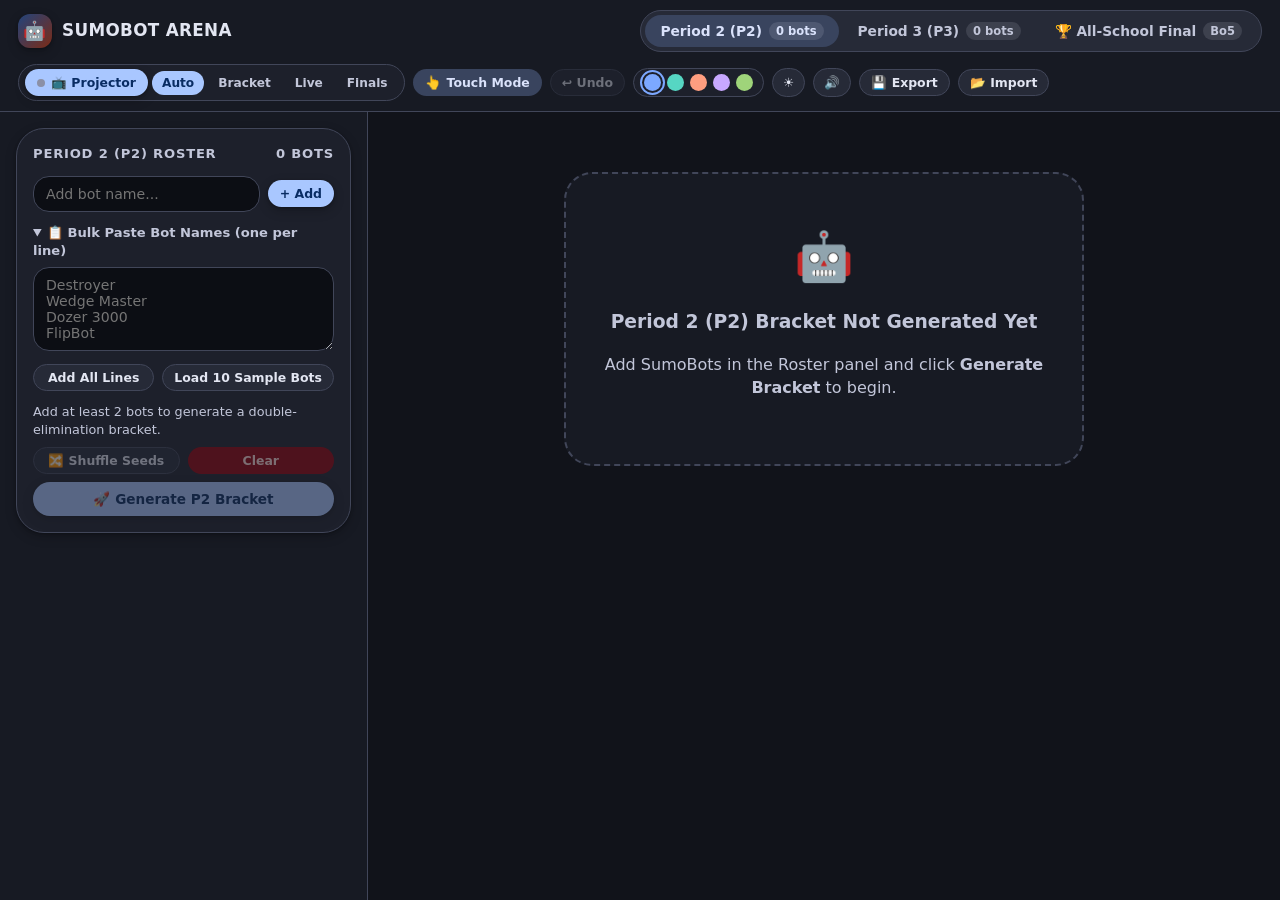
==== commit 8c2e9ddb: "Add touch-screen score entry mode (v1.2)" ====
--- a/index.html
+++ b/index.html
@@ -2,10 +2,10 @@
 <html lang="en">
 <head>
   <meta charset="UTF-8">
-  <meta name="viewport" content="width=device-width, initial-scale=1.0">
+  <meta name="viewport" content="width=device-width, initial-scale=1.0, viewport-fit=cover">
   <title>SumoBot Tournament — Teacher Control Panel</title>
   <link rel="icon" href="data:image/svg+xml,<svg xmlns='http://www.w3.org/2000/svg' viewBox='0 0 100 100'><text y='.9em' font-size='90'>🤖</text></svg>">
-  <link rel="stylesheet" href="css/styles.css?v=1.1">
+  <link rel="stylesheet" href="css/styles.css?v=1.2">
 </head>
 <body class="teacher-app">
   <header class="topbar">
@@ -38,6 +38,9 @@
         <button class="override-btn" data-override="finals" title="Force All-School Final View on Projector">Finals</button>
       </div>
 
+      <button class="btn btn-secondary btn-sm" id="btn-touch-mode" title="Open simplified Touch-Screen Score Entry view">
+        <span aria-hidden="true">👆</span> Touch Mode
+      </button>
       <button class="btn btn-sm" id="btn-global-undo" title="Undo last tournament action" disabled>↩ Undo</button>
       <div class="palette-picker" role="group" aria-label="Material You Color Palette" title="Material You Dynamic Palette">
         <button class="palette-dot active" data-palette="indigo" style="--swatch:#7ca8ff" aria-label="Indigo palette" title="Indigo"></button>
@@ -46,8 +49,8 @@
         <button class="palette-dot" data-palette="violet" style="--swatch:#c8a8ff" aria-label="Violet palette" title="Violet"></button>
         <button class="palette-dot" data-palette="sage" style="--swatch:#9fd47a" aria-label="Sage palette" title="Sage"></button>
       </div>
-      <button class="btn btn-sm btn-icon" id="btn-theme" title="Toggle Dark/Light theme">☀️</button>
-      <button class="btn btn-sm btn-icon" id="btn-mute" title="Toggle Sound Effects">🔊</button>
+      <button class="btn btn-sm btn-icon" id="btn-theme" title="Toggle Dark/Light theme" aria-label="Toggle Dark or Light theme">☀️</button>
+      <button class="btn btn-sm btn-icon" id="btn-mute" title="Toggle Sound Effects" aria-label="Toggle Sound Effects">🔊</button>
       <button class="btn btn-sm" id="btn-export" title="Export tournament backup JSON">💾 Export</button>
       <button class="btn btn-sm" id="btn-import" title="Import tournament backup JSON">📂 Import</button>
       <input type="file" id="input-import-file" accept=".json,application/json" style="display:none">
@@ -59,15 +62,18 @@
     <main class="main-stage" id="main-stage"></main>
   </div>
 
+  <!-- Dedicated simplified Touch-Screen Score Entry view -->
+  <section class="touch-shell hidden" id="touch-shell" aria-label="Touch Score Entry Mode"></section>
+
   <!-- Modal for editing completed matches or renaming bots -->
   <div class="modal-backdrop hidden" id="modal-backdrop">
     <div class="modal-card" id="modal-card"></div>
   </div>
 
-  <script src="js/bracket-engine.js?v=1.1"></script>
-  <script src="js/sound.js?v=1.1"></script>
-  <script src="js/sync.js?v=1.1"></script>
-  <script src="js/bracket-renderer.js?v=1.1"></script>
-  <script src="js/teacher.js?v=1.1"></script>
+  <script src="js/bracket-engine.js?v=1.2"></script>
+  <script src="js/sound.js?v=1.2"></script>
+  <script src="js/sync.js?v=1.2"></script>
+  <script src="js/bracket-renderer.js?v=1.2"></script>
+  <script src="js/teacher.js?v=1.2"></script>
 </body>
 </html>
--- a/css/styles.css
+++ b/css/styles.css
@@ -5,6 +5,7 @@
 
 :root {
   color-scheme: dark;
+  --target-size: 24px;
 
   /* Typography & Shape Scale */
   --font-sans: "Google Sans", "Product Sans", "Segoe UI Variable Display", "Segoe UI Variable", "Segoe UI", system-ui, -apple-system, Roboto, sans-serif;
@@ -1755,3 +1756,524 @@
     max-height: 45vh;
   }
 }
+
+
+/* ==================== TOUCH SCORE ENTRY MODE ==================== */
+@media (pointer: coarse) {
+  :root {
+    --target-size: 44px;
+  }
+}
+
+body.touch-mode-active {
+  overflow: hidden;
+}
+
+.touch-shell {
+  container: touch-shell / inline-size;
+  position: fixed;
+  inset: 0;
+  height: 100dvh;
+  display: flex;
+  flex-direction: column;
+  background: var(--md-surface);
+  color: var(--md-on-surface);
+  z-index: 500;
+  touch-action: manipulation;
+  overflow: hidden;
+}
+
+.touch-shell.hidden {
+  display: none;
+}
+
+.touch-shell :where(button, [role="button"]) {
+  min-block-size: max(48px, var(--target-size));
+  min-inline-size: max(48px, var(--target-size));
+  touch-action: manipulation;
+}
+
+.touch-topbar {
+  display: flex;
+  align-items: center;
+  justify-content: space-between;
+  flex-wrap: wrap;
+  gap: 10px;
+  padding: max(10px, env(safe-area-inset-top, 0px)) max(16px, env(safe-area-inset-right, 0px)) 10px max(16px, env(safe-area-inset-left, 0px));
+  background: var(--md-surface-container-low);
+  border-bottom: 1px solid var(--md-outline-variant);
+}
+
+.touch-period-tabs {
+  display: flex;
+  flex-wrap: wrap;
+  gap: 4px;
+}
+
+.touch-period-tabs .tab-btn {
+  min-block-size: 48px;
+  padding: 8px 16px;
+  font-size: 0.92rem;
+}
+
+.touch-topbar-right {
+  display: flex;
+  align-items: center;
+  flex-wrap: wrap;
+  gap: 8px;
+}
+
+.touch-nav-btn {
+  padding: 8px 16px;
+  font-size: 0.9rem;
+}
+
+.touch-icon-btn {
+  width: 48px;
+  height: 48px;
+  padding: 0;
+  font-size: 1.15rem;
+}
+
+.touch-stage {
+  container: touch-stage / inline-size;
+  flex: 1;
+  min-height: 0;
+  overflow-y: auto;
+  scroll-padding-top: 16px;
+  scroll-padding-bottom: calc(5.5rem + env(safe-area-inset-bottom, 0px));
+  padding: 14px max(16px, env(safe-area-inset-right, 0px)) max(16px, env(safe-area-inset-bottom, 0px)) max(16px, env(safe-area-inset-left, 0px));
+  display: flex;
+  flex-direction: column;
+  gap: 14px;
+}
+
+.touch-stage::-webkit-scrollbar {
+  width: 8px;
+}
+
+.touch-stage::-webkit-scrollbar-thumb {
+  background: var(--md-outline-variant);
+  border-radius: var(--md-shape-full);
+}
+
+.touch-match-pill {
+  align-self: center;
+  max-inline-size: 100%;
+  text-align: center;
+  padding: 7px 18px;
+  border-radius: var(--md-shape-full);
+  background: var(--md-gold-container);
+  color: var(--md-on-gold-container);
+  font-weight: 800;
+  font-size: 0.84rem;
+  letter-spacing: 0.08em;
+  text-transform: uppercase;
+  overflow-wrap: break-word;
+}
+
+.touch-timer-bar {
+  display: flex;
+  align-items: center;
+  justify-content: space-between;
+  flex-wrap: wrap;
+  gap: 12px;
+  padding: 12px 18px;
+  border-radius: 28px;
+  background: var(--md-surface-container);
+  border: 2px solid var(--md-outline-variant);
+  box-shadow: var(--md-shadow-1);
+  transition: border-color 0.2s var(--md-ease), background-color 0.2s var(--md-ease);
+}
+
+.touch-timer-bar.warn {
+  border-color: var(--md-gold);
+  background: color-mix(in srgb, var(--md-gold-container) 45%, var(--md-surface-container));
+}
+
+.touch-timer-bar.danger {
+  border-color: var(--md-error);
+  background: var(--md-error-container);
+  color: var(--md-on-error-container);
+  animation: pulseClock 0.7s infinite alternate;
+}
+
+.touch-timer-readout {
+  border: none;
+  background: transparent;
+  padding: 4px 8px;
+  display: flex;
+  align-items: baseline;
+  flex-wrap: wrap;
+  gap: 12px;
+  cursor: pointer;
+  text-align: left;
+  border-radius: var(--md-shape-md);
+}
+
+.touch-timer-label {
+  font-size: 0.78rem;
+  font-weight: 800;
+  letter-spacing: 0.09em;
+  color: inherit;
+  opacity: 0.78;
+}
+
+.touch-timer-digits {
+  font-family: var(--font-mono);
+  font-variant-numeric: tabular-nums;
+  font-size: clamp(2.4rem, 1.6rem + 3.8vw, 4.8rem);
+  font-weight: 900;
+  line-height: 1;
+  letter-spacing: 0.03em;
+}
+
+.touch-timer-actions {
+  display: flex;
+  flex-wrap: wrap;
+  gap: 10px;
+  margin-left: auto;
+}
+
+.touch-timer-btn {
+  min-block-size: 56px;
+  padding: 10px 22px;
+  font-size: 1rem;
+  font-weight: 800;
+}
+
+.touch-pads {
+  display: grid;
+  grid-template-columns: 1fr;
+  gap: 12px;
+  flex: 0 0 auto;
+}
+
+.touch-pad {
+  min-block-size: 160px;
+  min-inline-size: 0;
+  border-radius: 28px;
+  padding: 16px 18px;
+  border: 2px solid transparent;
+  display: flex;
+  flex-direction: column;
+  align-items: center;
+  justify-content: center;
+  gap: 6px;
+  text-align: center;
+  cursor: pointer;
+  user-select: none;
+  -webkit-tap-highlight-color: transparent;
+  box-shadow: var(--md-shadow-2);
+  transition: transform 0.1s var(--md-ease), filter 0.16s var(--md-ease);
+}
+
+@container touch-stage (inline-size > 44rem) {
+  .touch-pads {
+    grid-template-columns: 1fr 1fr;
+    gap: 14px;
+    flex: 1;
+    min-height: 0;
+  }
+  .touch-pad {
+    min-block-size: 200px;
+    border-radius: 32px;
+    padding: 22px 20px;
+    gap: 10px;
+  }
+}
+
+.touch-pad.side-a {
+  background: linear-gradient(165deg, var(--md-primary-container) 0%, var(--md-surface-container-high) 100%);
+  border-color: color-mix(in srgb, var(--md-primary) 55%, transparent);
+  color: var(--md-on-surface);
+}
+
+.touch-pad.side-b {
+  background: linear-gradient(165deg, var(--md-tertiary-container) 0%, var(--md-surface-container-high) 100%);
+  border-color: color-mix(in srgb, var(--md-tertiary) 55%, transparent);
+  color: var(--md-on-surface);
+}
+
+.touch-pad:active:not(:disabled) {
+  transform: scale(0.975);
+  filter: brightness(1.08);
+}
+
+.touch-pad:disabled {
+  opacity: 0.45;
+  cursor: not-allowed;
+}
+
+.touch-pad-tag {
+  font-family: var(--font-mono);
+  font-size: 0.85rem;
+  font-weight: 800;
+  letter-spacing: 0.1em;
+  padding: 4px 14px;
+  border-radius: var(--md-shape-full);
+  background: color-mix(in srgb, var(--md-on-surface) 10%, transparent);
+  color: var(--md-on-surface-variant);
+}
+
+.touch-bot-name {
+  font-size: clamp(1.6rem, 1.1rem + 2.4vw, 3.2rem);
+  font-weight: 900;
+  line-height: 1.12;
+  text-wrap: balance;
+  overflow-wrap: break-word;
+  max-inline-size: 100%;
+}
+
+.touch-score {
+  font-family: var(--font-mono);
+  font-variant-numeric: tabular-nums;
+  font-size: clamp(3rem, 2rem + 4.5vw, 6rem);
+  font-weight: 900;
+  line-height: 1;
+}
+
+.touch-pad .pip {
+  width: 22px;
+  height: 22px;
+  border-width: 3px;
+}
+
+.touch-cta-pill {
+  margin-top: 4px;
+  padding: 8px 18px;
+  border-radius: var(--md-shape-full);
+  background: color-mix(in srgb, var(--md-on-surface) 12%, transparent);
+  color: var(--md-on-surface);
+  font-weight: 800;
+  letter-spacing: 0.06em;
+  font-size: 0.86rem;
+}
+
+.touch-cta-pill.is-match-point {
+  background: var(--md-gold-container);
+  color: var(--md-on-gold-container);
+}
+
+.touch-bottom-bar {
+  display: flex;
+  align-items: center;
+  justify-content: space-between;
+  flex-wrap: wrap;
+  gap: 12px;
+  padding: 12px max(16px, env(safe-area-inset-right, 0px)) max(12px, env(safe-area-inset-bottom, 0px)) max(16px, env(safe-area-inset-left, 0px));
+  background: var(--md-surface-container-low);
+  border-top: 1px solid var(--md-outline-variant);
+}
+
+.touch-bottom-bar .btn {
+  min-block-size: 52px;
+  padding: 10px 20px;
+  font-size: 0.94rem;
+}
+
+.touch-bout-history {
+  display: flex;
+  align-items: center;
+  justify-content: center;
+  flex-wrap: wrap;
+  gap: 8px;
+  flex: 1 1 220px;
+  min-inline-size: 0;
+}
+
+.touch-bout-chip {
+  padding: 5px 12px;
+  border-radius: var(--md-shape-full);
+  background: var(--md-surface-container-high);
+  border: 1px solid var(--md-outline-variant);
+  font-size: 0.82rem;
+  font-weight: 700;
+}
+
+.touch-hint {
+  font-size: 0.86rem;
+  color: var(--md-on-surface-variant);
+  text-align: center;
+}
+
+@container touch-shell (inline-size <= 38rem) {
+  .touch-timer-bar {
+    padding: 10px 14px;
+    gap: 8px;
+    border-radius: 22px;
+  }
+  .touch-timer-actions {
+    margin-left: 0;
+  }
+  .touch-timer-btn {
+    min-block-size: 48px;
+    padding: 8px 16px;
+    font-size: 0.92rem;
+  }
+  .touch-bottom-bar {
+    padding: 10px max(12px, env(safe-area-inset-right, 0px)) max(10px, env(safe-area-inset-bottom, 0px)) max(12px, env(safe-area-inset-left, 0px));
+    gap: 8px;
+  }
+  .touch-bout-history {
+    order: -1;
+    flex: 1 0 100%;
+  }
+  .touch-bottom-bar .btn {
+    flex: 1 1 0;
+    min-block-size: 48px;
+    padding: 10px 12px;
+    font-size: 0.88rem;
+  }
+}
+
+/* Touch Match Picker */
+.touch-picker-header {
+  display: flex;
+  align-items: baseline;
+  justify-content: space-between;
+  flex-wrap: wrap;
+  gap: 8px;
+}
+
+.touch-picker-header h2 {
+  margin: 0;
+  font-size: 1.3rem;
+  font-weight: 900;
+  text-wrap: balance;
+}
+
+.touch-picker-header span {
+  font-size: 0.9rem;
+  color: var(--md-on-surface-variant);
+}
+
+.touch-queue-grid {
+  display: grid;
+  grid-template-columns: 1fr;
+  gap: 12px;
+}
+
+@container touch-stage (inline-size > 40rem) {
+  .touch-queue-grid {
+    grid-template-columns: repeat(2, minmax(0, 1fr));
+  }
+}
+
+.touch-queue-card {
+  min-block-size: 98px;
+  min-inline-size: 0;
+  border-radius: 24px;
+  padding: 18px 20px;
+  background: var(--md-surface-container);
+  border: 1px solid var(--md-outline-variant);
+  color: var(--md-on-surface);
+  text-align: left;
+  cursor: pointer;
+  display: flex;
+  flex-direction: column;
+  gap: 10px;
+  box-shadow: var(--md-shadow-1);
+  transition: transform 0.12s var(--md-ease), border-color 0.16s var(--md-ease), background-color 0.16s var(--md-ease);
+}
+
+.touch-queue-card:hover {
+  border-color: var(--md-primary);
+  background: var(--md-surface-container-high);
+}
+
+.touch-queue-card:active {
+  transform: scale(0.985);
+}
+
+.touch-queue-meta {
+  display: flex;
+  align-items: center;
+  justify-content: space-between;
+  flex-wrap: wrap;
+  gap: 8px;
+  width: 100%;
+}
+
+.touch-queue-label {
+  font-size: 0.84rem;
+  font-weight: 800;
+  color: var(--md-on-surface-variant);
+  letter-spacing: 0.04em;
+  text-transform: uppercase;
+}
+
+.touch-queue-matchup {
+  font-size: clamp(1rem, 0.85rem + 0.7vw, 1.35rem);
+  font-weight: 800;
+  display: flex;
+  align-items: center;
+  flex-wrap: wrap;
+  gap: 8px;
+  overflow-wrap: break-word;
+}
+
+.touch-result-banner,
+.touch-celebration-banner {
+  display: flex;
+  align-items: center;
+  justify-content: space-between;
+  flex-wrap: wrap;
+  gap: 12px;
+  padding: 14px 18px;
+  border-radius: 22px;
+  box-shadow: var(--md-shadow-1);
+}
+
+.touch-result-banner {
+  background: var(--md-win-container);
+  color: var(--md-on-win-container);
+}
+
+.touch-celebration-banner {
+  background: var(--md-gold-container);
+  color: var(--md-on-gold-container);
+}
+
+.touch-banner-text {
+  font-size: 1rem;
+  font-weight: 600;
+  flex: 1 1 240px;
+  min-inline-size: 0;
+}
+
+.touch-banner-actions {
+  display: flex;
+  align-items: center;
+  flex-wrap: wrap;
+  gap: 10px;
+}
+
+.touch-empty-card {
+  max-width: 560px;
+  width: 100%;
+  margin: auto;
+  padding: 36px 28px;
+  border-radius: 28px;
+  background: var(--md-surface-container);
+  border: 1px solid var(--md-outline-variant);
+  text-align: center;
+  display: flex;
+  flex-direction: column;
+  align-items: center;
+  gap: 12px;
+  box-shadow: var(--md-shadow-1);
+}
+
+.touch-empty-card h3 {
+  margin: 0;
+  font-size: 1.45rem;
+  font-weight: 900;
+  text-wrap: balance;
+}
+
+.touch-empty-card p {
+  margin: 0;
+  color: var(--md-on-surface-variant);
+  text-wrap: pretty;
+}
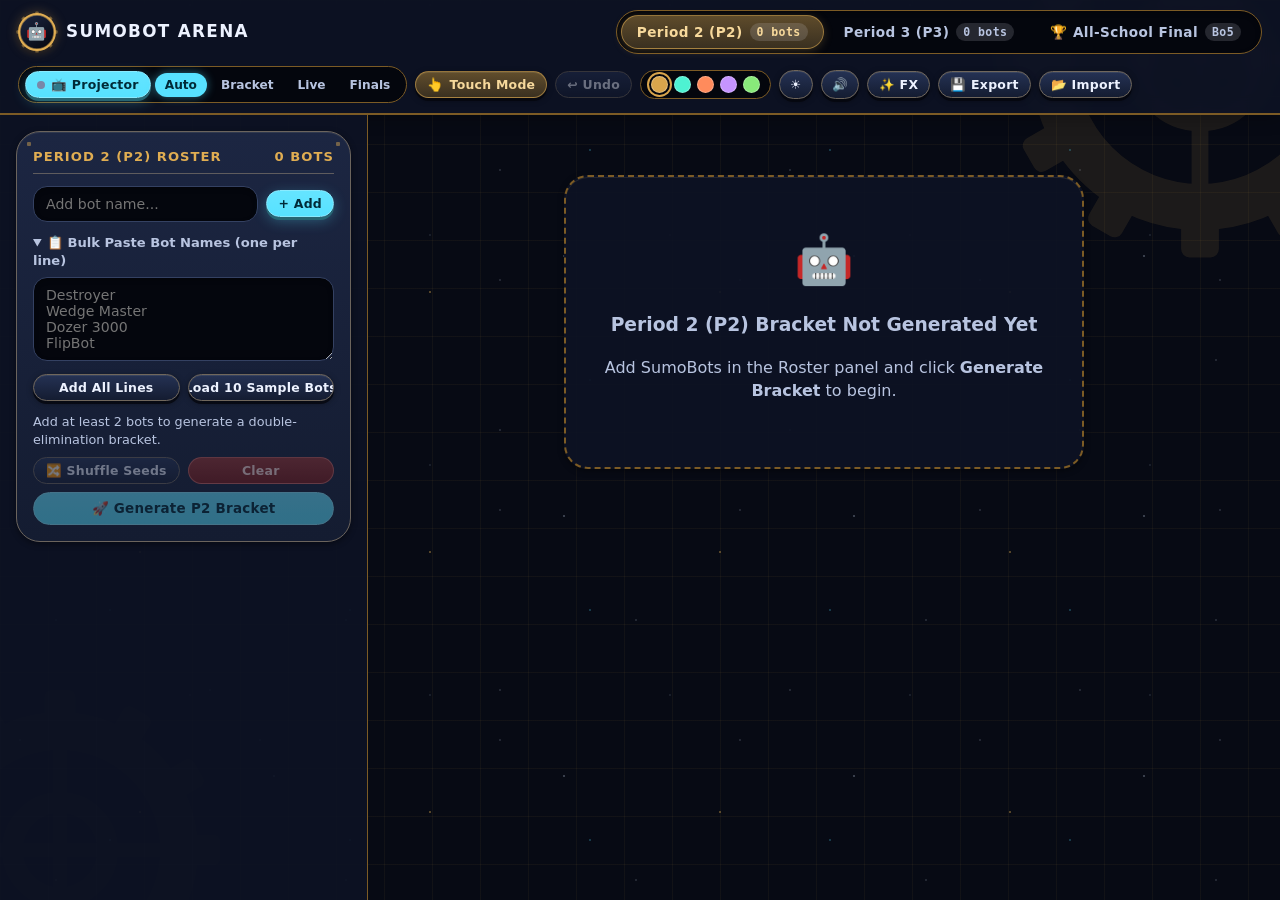
==== commit d2cef9b5: "Add Space/Robotic/Steampunk theme and physics animations (v2.0)" ====
--- a/index.html
+++ b/index.html
@@ -5,12 +5,20 @@
   <meta name="viewport" content="width=device-width, initial-scale=1.0, viewport-fit=cover">
   <title>SumoBot Tournament — Teacher Control Panel</title>
   <link rel="icon" href="data:image/svg+xml,<svg xmlns='http://www.w3.org/2000/svg' viewBox='0 0 100 100'><text y='.9em' font-size='90'>🤖</text></svg>">
-  <link rel="stylesheet" href="css/styles.css?v=1.2">
+  <link rel="stylesheet" href="css/styles.css?v=2.0">
 </head>
 <body class="teacher-app">
+  <div class="space-bg" aria-hidden="true">
+    <div class="gear-bg gear-a"></div>
+    <div class="gear-bg gear-b"></div>
+  </div>
+
   <header class="topbar">
     <div class="brand">
-      <div class="brand-badge">🤖</div>
+      <div class="brand-badge">
+        <span class="brand-gear" aria-hidden="true"></span>
+        <span class="brand-icon" aria-hidden="true">🤖</span>
+      </div>
       <div>SUMOBOT ARENA</div>
     </div>
 
@@ -42,15 +50,16 @@
         <span aria-hidden="true">👆</span> Touch Mode
       </button>
       <button class="btn btn-sm" id="btn-global-undo" title="Undo last tournament action" disabled>↩ Undo</button>
-      <div class="palette-picker" role="group" aria-label="Material You Color Palette" title="Material You Dynamic Palette">
-        <button class="palette-dot active" data-palette="indigo" style="--swatch:#7ca8ff" aria-label="Indigo palette" title="Indigo"></button>
-        <button class="palette-dot" data-palette="teal" style="--swatch:#56d6c3" aria-label="Teal palette" title="Teal"></button>
-        <button class="palette-dot" data-palette="terracotta" style="--swatch:#ff9e80" aria-label="Terracotta palette" title="Terracotta"></button>
-        <button class="palette-dot" data-palette="violet" style="--swatch:#c8a8ff" aria-label="Violet palette" title="Violet"></button>
-        <button class="palette-dot" data-palette="sage" style="--swatch:#9fd47a" aria-label="Sage palette" title="Sage"></button>
+      <div class="palette-picker" role="group" aria-label="Cosmic Steampunk Color Palette" title="Cosmic Steampunk Palette">
+        <button class="palette-dot active" data-palette="indigo" style="--swatch:#d9a54c" aria-label="Orbital Brass palette" title="Orbital Brass"></button>
+        <button class="palette-dot" data-palette="teal" style="--swatch:#4ef2d2" aria-label="Nebula Verdigris palette" title="Nebula Verdigris"></button>
+        <button class="palette-dot" data-palette="terracotta" style="--swatch:#ff8b5c" aria-label="Martian Foundry palette" title="Martian Foundry"></button>
+        <button class="palette-dot" data-palette="violet" style="--swatch:#c594ff" aria-label="Aether Void palette" title="Aether Void"></button>
+        <button class="palette-dot" data-palette="sage" style="--swatch:#88ea7a" aria-label="Clockwork Dynamo palette" title="Clockwork Dynamo"></button>
       </div>
-      <button class="btn btn-sm btn-icon" id="btn-theme" title="Toggle Dark/Light theme" aria-label="Toggle Dark or Light theme">☀️</button>
+      <button class="btn btn-sm btn-icon" id="btn-theme" title="Toggle Dark Hull / Blueprint Parchment theme" aria-label="Toggle Dark or Light theme">☀️</button>
       <button class="btn btn-sm btn-icon" id="btn-mute" title="Toggle Sound Effects" aria-label="Toggle Sound Effects">🔊</button>
+      <button class="btn btn-sm" id="btn-fx" aria-pressed="true" title="Toggle ambient animations (stars &amp; gears)">✨ FX</button>
       <button class="btn btn-sm" id="btn-export" title="Export tournament backup JSON">💾 Export</button>
       <button class="btn btn-sm" id="btn-import" title="Import tournament backup JSON">📂 Import</button>
       <input type="file" id="input-import-file" accept=".json,application/json" style="display:none">
@@ -59,21 +68,21 @@
 
   <div class="workspace">
     <aside class="sidebar" id="sidebar"></aside>
-    <main class="main-stage" id="main-stage"></main>
+    <main class="main-stage" id="main-stage" tabindex="-1"></main>
   </div>
 
   <!-- Dedicated simplified Touch-Screen Score Entry view -->
-  <section class="touch-shell hidden" id="touch-shell" aria-label="Touch Score Entry Mode"></section>
+  <section class="touch-shell hidden" id="touch-shell" aria-label="Touch Score Entry Mode" tabindex="-1"></section>
 
   <!-- Modal for editing completed matches or renaming bots -->
   <div class="modal-backdrop hidden" id="modal-backdrop">
     <div class="modal-card" id="modal-card"></div>
   </div>
 
-  <script src="js/bracket-engine.js?v=1.2"></script>
-  <script src="js/sound.js?v=1.2"></script>
-  <script src="js/sync.js?v=1.2"></script>
-  <script src="js/bracket-renderer.js?v=1.2"></script>
-  <script src="js/teacher.js?v=1.2"></script>
+  <script src="js/bracket-engine.js?v=2.0"></script>
+  <script src="js/sound.js?v=2.0"></script>
+  <script src="js/sync.js?v=2.0"></script>
+  <script src="js/bracket-renderer.js?v=2.0"></script>
+  <script src="js/teacher.js?v=2.0"></script>
 </body>
 </html>
--- a/css/styles.css
+++ b/css/styles.css
@@ -1,6 +1,7 @@
-/* SumoBot Arena — Material You (Material Design 3) Theme
- * Zero-dependency M3 tonal surfaces, 5 live-synced dynamic palettes,
- * adaptive Dark + Light modes, and classroom-ready projector contrast.
+/* SumoBot Arena — Aetherium Orbital Arena (Space × Robotic × Steampunk)
+ * Cosmic titanium hulls, burnished clockwork brass, Nixie/HUD telemetry,
+ * Blueprint Parchment light mode, 5 synced palettes, Touch Mode, and
+ * GPU-composited physics animations + View Transitions.
  */
 
 :root {
@@ -8,61 +9,70 @@
   --target-size: 24px;
 
   /* Typography & Shape Scale */
-  --font-sans: "Google Sans", "Product Sans", "Segoe UI Variable Display", "Segoe UI Variable", "Segoe UI", system-ui, -apple-system, Roboto, sans-serif;
-  --font-mono: "Google Sans Mono", "Cascadia Mono", "Consolas", ui-monospace, monospace;
-  --md-ease: cubic-bezier(0.2, 0, 0, 1);
-  --md-shape-sm: 12px;
-  --md-shape-md: 16px;
-  --md-shape-lg: 20px;
-  --md-shape-xl: 28px;
+  --font-sans: "Bahnschrift", "Segoe UI Variable Display", "Segoe UI", system-ui, -apple-system, Roboto, sans-serif;
+  --font-mono: "Cascadia Mono", "Consolas", ui-monospace, monospace;
+  --md-ease: cubic-bezier(0.22, 1, 0.36, 1);
+  --spring-easing: linear(0, 0.009, 0.035 2.1%, 0.141, 0.281 6.7%, 0.723 12.9%, 0.938 16.7%, 1.017, 1.077, 1.121, 1.149 24.3%, 1.159, 1.163, 1.161, 1.154 29.9%, 1.129 32.8%, 1.051 39.6%, 1.017 43.1%, 0.991, 0.977 51%, 0.974 53.8%, 0.975 57.1%, 0.997 69.8%, 1.003 76.9%, 1.004 83.8%, 1);
+  --bounce-easing: linear(0, 0.214 14.7%, 0.386 23.7%, 0.598 31.9%, 0.999 44.7%, 0.807 52.6%, 0.762 56%, 0.747 59.4%, 0.758 62.4%, 0.793 65.6%, 0.999 77.4%, 0.961 81.2%, 0.949 84.8%, 0.956 88%, 0.993 95.5%, 1);
+
+  --md-shape-sm: 10px;
+  --md-shape-md: 14px;
+  --md-shape-lg: 18px;
+  --md-shape-xl: 24px;
   --md-shape-full: 9999px;
 
-  /* M3 Elevation Shadows */
-  --md-shadow-1: 0 1px 3px rgba(0, 0, 0, 0.28), 0 4px 12px rgba(0, 0, 0, 0.2);
-  --md-shadow-2: 0 4px 14px rgba(0, 0, 0, 0.32), 0 10px 30px rgba(0, 0, 0, 0.24);
-
-  /* Shared Semantic Roles (Dark) */
-  --md-gold: #ffd470;
-  --md-on-gold: #3c2a00;
-  --md-gold-container: #563e00;
-  --md-on-gold-container: #ffe7a8;
-
-  --md-win: #82d996;
-  --md-on-win: #053918;
-  --md-win-container: #154e27;
-  --md-on-win-container: #bbf4c4;
-
-  --md-error: #ffb4ab;
-  --md-on-error: #690005;
-  --md-error-container: #93000a;
+  /* Hardware Depth Shadows */
+  --md-shadow-1: 0 2px 6px rgba(0, 0, 0, 0.42), inset 0 1px 0 rgba(255, 240, 200, 0.09);
+  --md-shadow-2: 0 8px 24px rgba(0, 0, 0, 0.54), inset 0 1px 0 rgba(255, 240, 200, 0.12);
+  --mech-ledge: rgba(4, 6, 12, 0.75);
+
+  /* Shared Semantic Roles (Dark Orbital Bridge) */
+  --brass: #e0ad52;
+  --brass-dim: #7c5b25;
+  --star-color: rgba(215, 232, 255, 0.7);
+  --grid-line: rgba(224, 173, 82, 0.055);
+
+  --md-gold: #ffd466;
+  --md-on-gold: #2f1f00;
+  --md-gold-container: #553b09;
+  --md-on-gold-container: #ffebaa;
+
+  --md-win: #64efb2;
+  --md-on-win: #00311d;
+  --md-win-container: #104930;
+  --md-on-win-container: #b7f9d9;
+
+  --md-error: #ff8e86;
+  --md-on-error: #4a0004;
+  --md-error-container: #7c1816;
   --md-on-error-container: #ffdad6;
 
-  /* Default Dynamic Palette: Indigo (Dark) */
-  --md-surface: #11131a;
-  --md-surface-container-lowest: #0c0e14;
-  --md-surface-container-low: #171a23;
-  --md-surface-container: #1d202b;
-  --md-surface-container-high: #262a37;
-  --md-surface-container-highest: #303546;
-  --md-on-surface: #e3e6f2;
-  --md-on-surface-variant: #c2c6d9;
-  --md-outline: #8b90a6;
-  --md-outline-variant: #414659;
-
-  --md-primary: #a9c7ff;
-  --md-on-primary: #092c63;
-  --md-primary-container: #22447c;
-  --md-on-primary-container: #d6e3ff;
-
-  --md-secondary-container: #39445e;
-  --md-on-secondary-container: #dae2fb;
-
-  --md-tertiary: #ffb4a1;
-  --md-on-tertiary: #5e1705;
-  --md-tertiary-container: #7c2b16;
-  --md-on-tertiary-container: #ffdad1;
-
-  /* Compatibility Aliases for inline styles & shared components */
+  /* Default Palette: Orbital Brass (indigo key) */
+  --md-surface: #070a14;
+  --md-surface-container-lowest: #04060d;
+  --md-surface-container-low: #0e1324;
+  --md-surface-container: #141c31;
+  --md-surface-container-high: #1c2642;
+  --md-surface-container-highest: #253254;
+  --md-on-surface: #edf2ff;
+  --md-on-surface-variant: #b8c4e0;
+  --md-outline: #7987a8;
+  --md-outline-variant: #344162;
+
+  --md-primary: #57e2ff;
+  --md-on-primary: #002b38;
+  --md-primary-container: #0f3d58;
+  --md-on-primary-container: #c8f5ff;
+
+  --md-secondary-container: #3a3020;
+  --md-on-secondary-container: #f7d99c;
+
+  --md-tertiary: #ff8b5c;
+  --md-on-tertiary: #471200;
+  --md-tertiary-container: #5d2310;
+  --md-on-tertiary-container: #ffdbcd;
+
+  /* Compatibility Aliases */
   --bg: var(--md-surface);
   --bg-elev: var(--md-surface-container-low);
   --bg-card: var(--md-surface-container);
@@ -88,234 +98,268 @@
 
 /* ==================== PALETTE OVERRIDES (DARK) ==================== */
 body[data-palette="teal"] {
-  --md-surface: #0e1514;
-  --md-surface-container-lowest: #09100f;
-  --md-surface-container-low: #141c1b;
-  --md-surface-container: #1a2322;
-  --md-surface-container-high: #222d2c;
-  --md-surface-container-highest: #2c3736;
-  --md-on-surface: #dee7e5;
-  --md-on-surface-variant: #bacac7;
-  --md-outline: #849491;
-  --md-outline-variant: #3b4a47;
-  --md-primary: #6ad8c8;
-  --md-on-primary: #003731;
-  --md-primary-container: #124f47;
-  --md-on-primary-container: #90f4e4;
-  --md-secondary-container: #2e4a46;
-  --md-on-secondary-container: #c8e9e4;
-  --md-tertiary: #ffba8c;
-  --md-on-tertiary: #522300;
-  --md-tertiary-container: #723508;
-  --md-on-tertiary-container: #ffdcc5;
+  /* Nebula Verdigris */
+  --brass: #5eead4;
+  --brass-dim: #216156;
+  --grid-line: rgba(94, 234, 212, 0.055);
+  --md-surface: #050f10;
+  --md-surface-container-lowest: #03090a;
+  --md-surface-container-low: #0a191b;
+  --md-surface-container: #102326;
+  --md-surface-container-high: #173034;
+  --md-surface-container-highest: #204045;
+  --md-on-surface: #e4f7f5;
+  --md-on-surface-variant: #a6cbca;
+  --md-outline: #668d8c;
+  --md-outline-variant: #274749;
+  --md-primary: #4ef2d2;
+  --md-on-primary: #003128;
+  --md-primary-container: #0c4b40;
+  --md-on-primary-container: #b0fff0;
+  --md-secondary-container: #263f3c;
+  --md-on-secondary-container: #caf3ec;
+  --md-tertiary: #ffb36b;
+  --md-on-tertiary: #421f00;
+  --md-tertiary-container: #5c2e0a;
+  --md-on-tertiary-container: #ffe0c4;
 }
 
 body[data-palette="terracotta"] {
-  --md-surface: #181210;
-  --md-surface-container-lowest: #120d0b;
-  --md-surface-container-low: #201916;
-  --md-surface-container: #271f1c;
-  --md-surface-container-high: #322824;
-  --md-surface-container-highest: #3d322e;
-  --md-on-surface: #f0dfd9;
-  --md-on-surface-variant: #d3c2bc;
-  --md-outline: #9c8c86;
-  --md-outline-variant: #51423d;
-  --md-primary: #ffb49b;
-  --md-on-primary: #5c1c08;
-  --md-primary-container: #7c2f18;
-  --md-on-primary-container: #ffdbd0;
-  --md-secondary-container: #563d35;
-  --md-on-secondary-container: #fbdcd2;
-  --md-tertiary: #93cdfc;
-  --md-on-tertiary: #00344e;
-  --md-tertiary-container: #0c4b6e;
-  --md-on-tertiary-container: #cbe6ff;
+  /* Martian Foundry */
+  --brass: #f09d67;
+  --brass-dim: #7a4626;
+  --grid-line: rgba(240, 157, 103, 0.055);
+  --md-surface: #120908;
+  --md-surface-container-lowest: #0a0504;
+  --md-surface-container-low: #1b100e;
+  --md-surface-container: #241614;
+  --md-surface-container-high: #301f1c;
+  --md-surface-container-highest: #3d2824;
+  --md-on-surface: #fae9e4;
+  --md-on-surface-variant: #d4b7b0;
+  --md-outline: #997972;
+  --md-outline-variant: #543832;
+  --md-primary: #ff9a6c;
+  --md-on-primary: #471500;
+  --md-primary-container: #692812;
+  --md-on-primary-container: #ffe0d2;
+  --md-secondary-container: #492a22;
+  --md-on-secondary-container: #ffd9cc;
+  --md-tertiary: #66d9ff;
+  --md-on-tertiary: #003042;
+  --md-tertiary-container: #0d455e;
+  --md-on-tertiary-container: #cbf2ff;
 }
 
 body[data-palette="violet"] {
-  --md-surface: #14121b;
-  --md-surface-container-lowest: #0e0d14;
-  --md-surface-container-low: #1b1824;
-  --md-surface-container: #221f2c;
-  --md-surface-container-high: #2b2837;
-  --md-surface-container-highest: #353143;
-  --md-on-surface: #e7e1f0;
-  --md-on-surface-variant: #cac2d8;
-  --md-outline: #938ba1;
-  --md-outline-variant: #484357;
-  --md-primary: #d0bcff;
-  --md-on-primary: #381e72;
-  --md-primary-container: #4f378b;
-  --md-on-primary-container: #eaddff;
-  --md-secondary-container: #473e5c;
-  --md-on-secondary-container: #e7defc;
-  --md-tertiary: #ffb1c8;
-  --md-on-tertiary: #5e1131;
-  --md-tertiary-container: #7d2848;
-  --md-on-tertiary-container: #ffd9e2;
+  /* Aether Void */
+  --brass: #d4a8ff;
+  --brass-dim: #63448c;
+  --grid-line: rgba(212, 168, 255, 0.055);
+  --md-surface: #0b0816;
+  --md-surface-container-lowest: #06040e;
+  --md-surface-container-low: #130f24;
+  --md-surface-container: #1b1530;
+  --md-surface-container-high: #251d40;
+  --md-surface-container-highest: #302652;
+  --md-on-surface: #efe9ff;
+  --md-on-surface-variant: #c3b6e3;
+  --md-outline: #887ab0;
+  --md-outline-variant: #443769;
+  --md-primary: #c9a1ff;
+  --md-on-primary: #2d0d61;
+  --md-primary-container: #472580;
+  --md-on-primary-container: #ecdcff;
+  --md-secondary-container: #392b59;
+  --md-on-secondary-container: #e8dcff;
+  --md-tertiary: #ff8fb8;
+  --md-on-tertiary: #4d0724;
+  --md-tertiary-container: #6b1638;
+  --md-on-tertiary-container: #ffd8e6;
 }
 
 body[data-palette="sage"] {
-  --md-surface: #121510;
-  --md-surface-container-lowest: #0d0f0b;
-  --md-surface-container-low: #181c16;
-  --md-surface-container: #1f241c;
-  --md-surface-container-high: #282e25;
-  --md-surface-container-highest: #32392e;
-  --md-on-surface: #e2e5dc;
-  --md-on-surface-variant: #c2c8ba;
-  --md-outline: #8d9486;
-  --md-outline-variant: #42493d;
-  --md-primary: #a8d483;
-  --md-on-primary: #1b3706;
-  --md-primary-container: #2d4f14;
-  --md-on-primary-container: #c5f19f;
-  --md-secondary-container: #3b4933;
-  --md-on-secondary-container: #d4e6c7;
-  --md-tertiary: #f5b882;
-  --md-on-tertiary: #4c2700;
-  --md-tertiary-container: #6b3b09;
-  --md-on-tertiary-container: #ffdcbf;
-}
-
-/* ==================== LIGHT MODE & PALETTE OVERRIDES ==================== */
+  /* Clockwork Dynamo */
+  --brass: #d4b96a;
+  --brass-dim: #675827;
+  --grid-line: rgba(136, 234, 122, 0.055);
+  --md-surface: #090e09;
+  --md-surface-container-lowest: #050805;
+  --md-surface-container-low: #101911;
+  --md-surface-container: #162217;
+  --md-surface-container-high: #1f2e20;
+  --md-surface-container-highest: #293b2a;
+  --md-on-surface: #e8f3e4;
+  --md-on-surface-variant: #b4c8b1;
+  --md-outline: #778e74;
+  --md-outline-variant: #344a33;
+  --md-primary: #8ce97f;
+  --md-on-primary: #0b3306;
+  --md-primary-container: #1b4d14;
+  --md-on-primary-container: #ccffc2;
+  --md-secondary-container: #2e3e27;
+  --md-on-secondary-container: #dcecc9;
+  --md-tertiary: #ffb86c;
+  --md-on-tertiary: #452100;
+  --md-tertiary-container: #5e310a;
+  --md-on-tertiary-container: #ffdfc2;
+}
+
+/* ==================== LIGHT MODE: CELESTIAL BLUEPRINT PARCHMENT ==================== */
 body.theme-light {
   color-scheme: light;
-  --md-shadow-1: 0 1px 3px rgba(15, 23, 42, 0.08), 0 3px 10px rgba(15, 23, 42, 0.05);
-  --md-shadow-2: 0 6px 20px rgba(15, 23, 42, 0.1), 0 2px 6px rgba(15, 23, 42, 0.05);
-
-  --md-gold: #8c5d00;
+  --md-shadow-1: 0 2px 5px rgba(32, 24, 12, 0.1), inset 0 1px 0 rgba(255, 255, 255, 0.75);
+  --md-shadow-2: 0 8px 20px rgba(32, 24, 12, 0.14), inset 0 1px 0 rgba(255, 255, 255, 0.8);
+  --mech-ledge: rgba(58, 42, 18, 0.34);
+
+  --brass: #96661c;
+  --brass-dim: #c69f5d;
+  --star-color: rgba(110, 82, 36, 0.25);
+  --grid-line: rgba(110, 82, 36, 0.08);
+
+  --md-gold: #8a5600;
   --md-on-gold: #ffffff;
-  --md-gold-container: #ffdea6;
-  --md-on-gold-container: #2c1b00;
-
-  --md-win: #1e6c37;
+  --md-gold-container: #ffe09e;
+  --md-on-gold-container: #2b1900;
+
+  --md-win: #0d6840;
   --md-on-win: #ffffff;
-  --md-win-container: #c2f1cb;
-  --md-on-win-container: #00210b;
-
-  --md-error: #ba1a1a;
+  --md-win-container: #bff4d7;
+  --md-on-win-container: #002111;
+
+  --md-error: #b31919;
   --md-on-error: #ffffff;
-  --md-error-container: #ffdad6;
-  --md-on-error-container: #410002;
-
-  /* Default Indigo (Light) */
-  --md-surface: #f8f9ff;
+  --md-error-container: #ffd9d6;
+  --md-on-error-container: #400002;
+
+  /* Default Orbital Brass (Light Parchment) */
+  --md-surface: #f5efe1;
+  --md-surface-container-lowest: #fffcf5;
+  --md-surface-container-low: #eee5d2;
+  --md-surface-container: #e6dcc6;
+  --md-surface-container-high: #ddd1b8;
+  --md-surface-container-highest: #d3c4a7;
+  --md-on-surface: #181c26;
+  --md-on-surface-variant: #444959;
+  --md-outline: #706858;
+  --md-outline-variant: #bfae90;
+
+  --md-primary: #0b638f;
+  --md-on-primary: #ffffff;
+  --md-primary-container: #ccebff;
+  --md-on-primary-container: #001f30;
+
+  --md-secondary-container: #ead4a6;
+  --md-on-secondary-container: #2a1d06;
+
+  --md-tertiary: #ad411c;
+  --md-on-tertiary: #ffffff;
+  --md-tertiary-container: #ffdbd0;
+  --md-on-tertiary-container: #380c00;
+}
+
+body.theme-light[data-palette="teal"] {
+  --brass: #0a6e60;
+  --brass-dim: #7cb6ad;
+  --grid-line: rgba(10, 110, 96, 0.075);
+  --md-surface: #eff6f2;
   --md-surface-container-lowest: #ffffff;
-  --md-surface-container-low: #f1f3fc;
-  --md-surface-container: #eaedf8;
-  --md-surface-container-high: #e3e7f3;
-  --md-surface-container-highest: #dce0ee;
-  --md-on-surface: #191b23;
-  --md-on-surface-variant: #434756;
-  --md-outline: #747788;
-  --md-outline-variant: #c4c6d7;
-
-  --md-primary: #2d5bb4;
+  --md-surface-container-low: #e4efe9;
+  --md-surface-container: #dae8e1;
+  --md-surface-container-high: #cfe0d7;
+  --md-surface-container-highest: #c3d7cd;
+  --md-on-surface: #141e1c;
+  --md-on-surface-variant: #3b4b47;
+  --md-outline: #647873;
+  --md-outline-variant: #b3c8c1;
+  --md-primary: #006a5b;
   --md-on-primary: #ffffff;
-  --md-primary-container: #d8e2ff;
-  --md-on-primary-container: #001945;
-
-  --md-secondary-container: #dde2f4;
-  --md-on-secondary-container: #151b2c;
-
-  --md-tertiary: #b94426;
+  --md-primary-container: #a8f4e5;
+  --md-on-primary-container: #00201a;
+  --md-secondary-container: #cde8e2;
+  --md-on-secondary-container: #09201c;
+  --md-tertiary: #a64a12;
   --md-on-tertiary: #ffffff;
-  --md-tertiary-container: #ffdad1;
-  --md-on-tertiary-container: #3c0800;
-}
-
-body.theme-light[data-palette="teal"] {
-  --md-surface: #f3fbf9;
-  --md-surface-container-lowest: #ffffff;
-  --md-surface-container-low: #ebf5f2;
-  --md-surface-container: #e4efec;
-  --md-surface-container-high: #dce9e6;
-  --md-surface-container-highest: #d4e2df;
-  --md-on-surface: #151d1c;
-  --md-on-surface-variant: #3e4a48;
-  --md-outline: #6e7b79;
-  --md-outline-variant: #bcc9c6;
-  --md-primary: #006a5f;
-  --md-on-primary: #ffffff;
-  --md-primary-container: #9cf2e3;
-  --md-on-primary-container: #00201c;
-  --md-secondary-container: #cce8e2;
-  --md-on-secondary-container: #0b201d;
-  --md-tertiary: #9c4b14;
-  --md-on-tertiary: #ffffff;
-  --md-tertiary-container: #ffdcc5;
-  --md-on-tertiary-container: #321200;
+  --md-tertiary-container: #ffddc5;
+  --md-on-tertiary-container: #341300;
 }
 
 body.theme-light[data-palette="terracotta"] {
-  --md-surface: #fff8f6;
-  --md-surface-container-lowest: #ffffff;
-  --md-surface-container-low: #faefec;
-  --md-surface-container: #f4e8e4;
-  --md-surface-container-high: #ede0dc;
-  --md-surface-container-highest: #e6d8d4;
-  --md-on-surface: #221917;
-  --md-on-surface-variant: #52433f;
-  --md-outline: #84736e;
-  --md-outline-variant: #d5c2bc;
-  --md-primary: #a93f1d;
+  --brass: #9d4521;
+  --brass-dim: #d29c84;
+  --grid-line: rgba(157, 69, 33, 0.075);
+  --md-surface: #fbf2ea;
+  --md-surface-container-lowest: #fffaf6;
+  --md-surface-container-low: #f4e8de;
+  --md-surface-container: #ecddd1;
+  --md-surface-container-high: #e3d1c2;
+  --md-surface-container-highest: #d9c4b3;
+  --md-on-surface: #231815;
+  --md-on-surface-variant: #54413c;
+  --md-outline: #826e68;
+  --md-outline-variant: #d2bdb5;
+  --md-primary: #a63d19;
   --md-on-primary: #ffffff;
   --md-primary-container: #ffdbd0;
-  --md-on-primary-container: #3b0b00;
-  --md-secondary-container: #f6dcd4;
-  --md-on-secondary-container: #2b1610;
-  --md-tertiary: #1b628d;
+  --md-on-primary-container: #380b00;
+  --md-secondary-container: #f4d9cc;
+  --md-on-secondary-container: #2c150c;
+  --md-tertiary: #11628b;
   --md-on-tertiary: #ffffff;
-  --md-tertiary-container: #cbe6ff;
+  --md-tertiary-container: #cde8ff;
   --md-on-tertiary-container: #001e30;
 }
 
 body.theme-light[data-palette="violet"] {
-  --md-surface: #fdf7ff;
+  --brass: #6642a3;
+  --brass-dim: #b49fd6;
+  --grid-line: rgba(102, 66, 163, 0.075);
+  --md-surface: #f6f1fa;
   --md-surface-container-lowest: #ffffff;
-  --md-surface-container-low: #f5effb;
-  --md-surface-container: #efe8f6;
-  --md-surface-container-high: #e8e0ef;
-  --md-surface-container-highest: #e1d9e9;
-  --md-on-surface: #1d1a24;
-  --md-on-surface-variant: #484354;
-  --md-outline: #797385;
-  --md-outline-variant: #cac3d5;
-  --md-primary: #6750a4;
+  --md-surface-container-low: #ede6f5;
+  --md-surface-container: #e4dbee;
+  --md-surface-container-high: #dad0e7;
+  --md-surface-container-highest: #cfc3df;
+  --md-on-surface: #1d1826;
+  --md-on-surface-variant: #484158;
+  --md-outline: #766d88;
+  --md-outline-variant: #c6bdd6;
+  --md-primary: #6344a6;
   --md-on-primary: #ffffff;
-  --md-primary-container: #eaddff;
-  --md-on-primary-container: #21005d;
-  --md-secondary-container: #e8def8;
-  --md-on-secondary-container: #1d192b;
-  --md-tertiary: #9c3b5b;
+  --md-primary-container: #e8ddff;
+  --md-on-primary-container: #1f005e;
+  --md-secondary-container: #e4d8f8;
+  --md-on-secondary-container: #1e1530;
+  --md-tertiary: #a6355c;
   --md-on-tertiary: #ffffff;
-  --md-tertiary-container: #ffd9e2;
-  --md-on-tertiary-container: #3e001b;
+  --md-tertiary-container: #ffd9e4;
+  --md-on-tertiary-container: #3e0019;
 }
 
 body.theme-light[data-palette="sage"] {
-  --md-surface: #f7fbf2;
-  --md-surface-container-lowest: #ffffff;
-  --md-surface-container-low: #eff4e9;
-  --md-surface-container: #e8eee2;
-  --md-surface-container-high: #e0e7da;
-  --md-surface-container-highest: #d8e0d2;
-  --md-on-surface: #181d15;
-  --md-on-surface-variant: #42493d;
-  --md-outline: #72796c;
-  --md-outline-variant: #c2c9ba;
-  --md-primary: #3f6922;
+  --brass: #6c611e;
+  --brass-dim: #b5ae77;
+  --grid-line: rgba(58, 102, 42, 0.075);
+  --md-surface: #f2f5eb;
+  --md-surface-container-lowest: #fcfef8;
+  --md-surface-container-low: #e8ede0;
+  --md-surface-container: #dfe6d5;
+  --md-surface-container-high: #d5dec9;
+  --md-surface-container-highest: #cad4bc;
+  --md-on-surface: #171d14;
+  --md-on-surface-variant: #414a3b;
+  --md-outline: #6f7a68;
+  --md-outline-variant: #bcc7b4;
+  --md-primary: #2f6c25;
   --md-on-primary: #ffffff;
-  --md-primary-container: #c0ef9b;
-  --md-on-primary-container: #0d2000;
-  --md-secondary-container: #d6e6cb;
-  --md-on-secondary-container: #131f0d;
-  --md-tertiary: #925216;
+  --md-primary-container: #c5f4b9;
+  --md-on-primary-container: #062100;
+  --md-secondary-container: #dde5c5;
+  --md-on-secondary-container: #1b2109;
+  --md-tertiary: #9e5314;
   --md-on-tertiary: #ffffff;
-  --md-tertiary-container: #ffdcbf;
-  --md-on-tertiary-container: #2f1400;
+  --md-tertiary-container: #ffddbf;
+  --md-on-tertiary-container: #331500;
 }
 
 /* ==================== RESET & BASE ==================== */
@@ -339,7 +383,128 @@
   color: inherit;
 }
 
-/* Subtle M3 Scrollbars */
+/* ==================== SPACE & CLOCKWORK ATMOSPHERE ==================== */
+.space-bg {
+  position: fixed;
+  inset: 0;
+  z-index: 0;
+  pointer-events: none;
+  overflow: hidden;
+  background-image:
+    linear-gradient(to right, var(--grid-line) 1px, transparent 1px),
+    linear-gradient(to bottom, var(--grid-line) 1px, transparent 1px);
+  background-size: 48px 48px;
+}
+
+.space-bg::before,
+.space-bg::after {
+  content: "";
+  position: absolute;
+  inset: -40px;
+  background-repeat: repeat;
+}
+
+.space-bg::before {
+  background-image:
+    radial-gradient(1.5px 1.5px at 24px 36px, var(--star-color), transparent),
+    radial-gradient(1px 1px at 96px 140px, var(--star-color), transparent),
+    radial-gradient(1.6px 1.6px at 180px 72px, var(--brass), transparent),
+    radial-gradient(1px 1px at 250px 210px, var(--star-color), transparent);
+  background-size: 290px 260px;
+  opacity: 0.65;
+}
+
+.space-bg::after {
+  background-image:
+    radial-gradient(1.2px 1.2px at 60px 90px, var(--star-color), transparent),
+    radial-gradient(1.4px 1.4px at 150px 190px, var(--md-primary), transparent),
+    radial-gradient(1px 1px at 230px 45px, var(--star-color), transparent);
+  background-size: 240px 230px;
+  opacity: 0.45;
+}
+
+.gear-bg {
+  position: absolute;
+  background-color: var(--brass);
+  opacity: 0.1;
+  -webkit-mask: url("data:image/svg+xml,<svg xmlns='http://www.w3.org/2000/svg' viewBox='0 0 100 100'><g fill='%23000'><rect x='45.5' y='3' width='9' height='14' rx='2'/><rect x='45.5' y='83' width='9' height='14' rx='2'/><rect x='45.5' y='3' width='9' height='14' rx='2' transform='rotate(30 50 50)'/><rect x='45.5' y='83' width='9' height='14' rx='2' transform='rotate(30 50 50)'/><rect x='45.5' y='3' width='9' height='14' rx='2' transform='rotate(60 50 50)'/><rect x='45.5' y='83' width='9' height='14' rx='2' transform='rotate(60 50 50)'/><rect x='45.5' y='3' width='9' height='14' rx='2' transform='rotate(90 50 50)'/><rect x='45.5' y='83' width='9' height='14' rx='2' transform='rotate(90 50 50)'/><rect x='45.5' y='3' width='9' height='14' rx='2' transform='rotate(120 50 50)'/><rect x='45.5' y='83' width='9' height='14' rx='2' transform='rotate(120 50 50)'/><rect x='45.5' y='3' width='9' height='14' rx='2' transform='rotate(150 50 50)'/><rect x='45.5' y='83' width='9' height='14' rx='2' transform='rotate(150 50 50)'/><path d='M48 16h4v68h-4z M16 48h68v4h-68z'/></g><circle cx='50' cy='50' r='35' fill='none' stroke='%23000' stroke-width='11'/><circle cx='50' cy='50' r='14' fill='none' stroke='%23000' stroke-width='6'/></svg>") center / contain no-repeat;
+  mask: url("data:image/svg+xml,<svg xmlns='http://www.w3.org/2000/svg' viewBox='0 0 100 100'><g fill='%23000'><rect x='45.5' y='3' width='9' height='14' rx='2'/><rect x='45.5' y='83' width='9' height='14' rx='2'/><rect x='45.5' y='3' width='9' height='14' rx='2' transform='rotate(30 50 50)'/><rect x='45.5' y='83' width='9' height='14' rx='2' transform='rotate(30 50 50)'/><rect x='45.5' y='3' width='9' height='14' rx='2' transform='rotate(60 50 50)'/><rect x='45.5' y='83' width='9' height='14' rx='2' transform='rotate(60 50 50)'/><rect x='45.5' y='3' width='9' height='14' rx='2' transform='rotate(90 50 50)'/><rect x='45.5' y='83' width='9' height='14' rx='2' transform='rotate(90 50 50)'/><rect x='45.5' y='3' width='9' height='14' rx='2' transform='rotate(120 50 50)'/><rect x='45.5' y='83' width='9' height='14' rx='2' transform='rotate(120 50 50)'/><rect x='45.5' y='3' width='9' height='14' rx='2' transform='rotate(150 50 50)'/><rect x='45.5' y='83' width='9' height='14' rx='2' transform='rotate(150 50 50)'/><path d='M48 16h4v68h-4z M16 48h68v4h-68z'/></g><circle cx='50' cy='50' r='35' fill='none' stroke='%23000' stroke-width='11'/><circle cx='50' cy='50' r='14' fill='none' stroke='%23000' stroke-width='6'/></svg>") center / contain no-repeat;
+  will-change: transform;
+}
+
+.gear-a {
+  width: 420px;
+  height: 420px;
+  top: -150px;
+  right: -130px;
+}
+
+.gear-b {
+  width: 340px;
+  height: 340px;
+  bottom: -120px;
+  left: -110px;
+  opacity: 0.08;
+}
+
+@media (prefers-reduced-motion: no-preference) {
+  .space-bg::before {
+    animation: starDrift 48s linear infinite;
+  }
+  .space-bg::after {
+    animation: starTwinkle 7s ease-in-out infinite alternate;
+  }
+  .gear-a {
+    animation: gearSpin 75s linear infinite;
+  }
+  .gear-b {
+    animation: gearSpinRev 62s linear infinite;
+  }
+}
+
+body.fx-paused .space-bg::before,
+body.fx-paused .space-bg::after,
+body.fx-paused .gear-bg,
+body.fx-paused .brand-gear,
+body.fx-paused .celebration-rings span,
+body.fx-paused .celebration-trophy,
+body.fx-paused .confetti-piece,
+body.fx-paused .broadcast-clock.danger,
+body.fx-paused .touch-timer-bar.danger {
+  animation-play-state: paused !important;
+}
+
+@keyframes starDrift {
+  from { transform: translate3d(0, 0, 0); }
+  to { transform: translate3d(-48px, -48px, 0); }
+}
+
+@keyframes starTwinkle {
+  from { opacity: 0.3; }
+  to { opacity: 0.7; }
+}
+
+@keyframes gearSpin {
+  from { transform: rotate(0deg); }
+  to { transform: rotate(360deg); }
+}
+
+@keyframes gearSpinRev {
+  from { transform: rotate(360deg); }
+  to { transform: rotate(0deg); }
+}
+
+/* Keep main UI layers cleanly above background */
+.topbar,
+.workspace,
+.proj-topbar,
+.proj-ondeck,
+.proj-stage {
+  position: relative;
+  z-index: 1;
+}
+
+/* ==================== SCROLLBARS ==================== */
 .sidebar::-webkit-scrollbar,
 .main-stage::-webkit-scrollbar,
 .bracket-grid::-webkit-scrollbar,
@@ -362,7 +527,7 @@
 .bracket-grid::-webkit-scrollbar-thumb,
 .roster-list::-webkit-scrollbar-thumb,
 .proj-stage::-webkit-scrollbar-thumb {
-  background: var(--md-outline-variant);
+  background: color-mix(in srgb, var(--brass) 35%, var(--md-outline-variant));
   border-radius: var(--md-shape-full);
 }
 
@@ -373,8 +538,10 @@
   justify-content: space-between;
   gap: 12px;
   padding: 10px 18px;
-  background: var(--md-surface-container-low);
-  border-bottom: 1px solid var(--md-outline-variant);
+  background: color-mix(in srgb, var(--md-surface-container-low) 92%, transparent);
+  backdrop-filter: blur(10px);
+  border-bottom: 2px solid var(--brass-dim);
+  box-shadow: 0 3px 16px rgba(0, 0, 0, 0.28);
   flex-wrap: wrap;
 }
 
@@ -384,68 +551,104 @@
   gap: 10px;
   font-weight: 800;
   font-size: 1.05rem;
-  letter-spacing: 0.02em;
+  letter-spacing: 0.08em;
+  text-transform: uppercase;
 }
 
 .brand-badge {
-  background: linear-gradient(135deg, var(--md-primary-container), var(--md-tertiary-container));
-  color: var(--md-on-primary-container);
-  width: 34px;
-  height: 34px;
-  border-radius: 12px;
+  position: relative;
+  background: linear-gradient(145deg, var(--md-surface-container-high), var(--md-surface-container-lowest));
+  border: 2px solid var(--brass);
+  color: var(--md-on-surface);
+  width: 38px;
+  height: 38px;
+  border-radius: 50%;
   display: grid;
   place-items: center;
-  font-size: 1.15rem;
-  box-shadow: var(--md-shadow-1);
-}
-
-/* M3 Segmented Period Tabs */
+  font-size: 1.05rem;
+  box-shadow: 0 0 12px color-mix(in srgb, var(--brass) 35%, transparent), var(--md-shadow-1);
+}
+
+.brand-gear {
+  position: absolute;
+  inset: -4px;
+  background-color: var(--brass);
+  opacity: 0.45;
+  -webkit-mask: url("data:image/svg+xml,<svg xmlns='http://www.w3.org/2000/svg' viewBox='0 0 100 100'><g fill='%23000'><rect x='46' y='1' width='8' height='10' rx='2'/><rect x='46' y='89' width='8' height='10' rx='2'/><rect x='46' y='1' width='8' height='10' rx='2' transform='rotate(45 50 50)'/><rect x='46' y='89' width='8' height='10' rx='2' transform='rotate(45 50 50)'/><rect x='46' y='1' width='8' height='10' rx='2' transform='rotate(90 50 50)'/><rect x='46' y='89' width='8' height='10' rx='2' transform='rotate(90 50 50)'/><rect x='46' y='1' width='8' height='10' rx='2' transform='rotate(135 50 50)'/><rect x='46' y='89' width='8' height='10' rx='2' transform='rotate(135 50 50)'/></g><circle cx='50' cy='50' r='41' fill='none' stroke='%23000' stroke-width='5'/></svg>") center / contain no-repeat;
+  mask: url("data:image/svg+xml,<svg xmlns='http://www.w3.org/2000/svg' viewBox='0 0 100 100'><g fill='%23000'><rect x='46' y='1' width='8' height='10' rx='2'/><rect x='46' y='89' width='8' height='10' rx='2'/><rect x='46' y='1' width='8' height='10' rx='2' transform='rotate(45 50 50)'/><rect x='46' y='89' width='8' height='10' rx='2' transform='rotate(45 50 50)'/><rect x='46' y='1' width='8' height='10' rx='2' transform='rotate(90 50 50)'/><rect x='46' y='89' width='8' height='10' rx='2' transform='rotate(90 50 50)'/><rect x='46' y='1' width='8' height='10' rx='2' transform='rotate(135 50 50)'/><rect x='45.5' y='89' width='9' height='10' rx='2' transform='rotate(135 50 50)'/></g><circle cx='50' cy='50' r='41' fill='none' stroke='%23000' stroke-width='5'/></svg>") center / contain no-repeat;
+}
+
+.brand-icon {
+  position: relative;
+  z-index: 1;
+}
+
+@media (prefers-reduced-motion: no-preference) {
+  .brand-gear {
+    animation: gearSpin 22s linear infinite;
+  }
+}
+
+/* Segmented Hull Period Tabs */
 .period-tabs {
   display: flex;
   gap: 4px;
-  background: var(--md-surface-container-high);
+  background: var(--md-surface-container-lowest);
   padding: 4px;
   border-radius: var(--md-shape-full);
-  border: 1px solid var(--md-outline-variant);
+  border: 1px solid var(--brass-dim);
+  box-shadow: inset 0 2px 5px rgba(0, 0, 0, 0.32);
 }
 
 .tab-btn {
-  border: none;
+  position: relative;
+  overflow: hidden;
+  border: 1px solid transparent;
   background: transparent;
   color: var(--md-on-surface-variant);
   padding: 7px 15px;
   border-radius: var(--md-shape-full);
   font-weight: 700;
-  font-size: 0.86rem;
+  font-size: 0.85rem;
+  letter-spacing: 0.03em;
   cursor: pointer;
   display: flex;
   align-items: center;
   gap: 7px;
   white-space: nowrap;
-  transition: background-color 0.2s var(--md-ease), color 0.2s var(--md-ease);
+  transition: transform 0.24s var(--md-ease), background-color 0.2s ease, color 0.2s ease, border-color 0.2s ease;
+  transition-timing-function: var(--spring-easing), ease, ease, ease;
 }
 
 .tab-btn:hover {
   color: var(--md-on-surface);
-  background: var(--md-surface-container-highest);
+  background: var(--md-surface-container-high);
+}
+
+.tab-btn:active {
+  transform: scale(0.96);
 }
 
 .tab-btn.active {
-  background: var(--md-secondary-container);
+  background: linear-gradient(180deg, color-mix(in srgb, var(--brass) 22%, var(--md-secondary-container)), var(--md-secondary-container));
+  border-color: color-mix(in srgb, var(--brass) 55%, transparent);
   color: var(--md-on-secondary-container);
+  box-shadow: 0 2px 10px color-mix(in srgb, var(--brass) 22%, transparent);
 }
 
 .tab-btn.tab-asf.active {
-  background: var(--md-gold-container);
+  background: linear-gradient(180deg, color-mix(in srgb, var(--md-gold) 22%, var(--md-gold-container)), var(--md-gold-container));
+  border-color: var(--md-gold);
   color: var(--md-on-gold-container);
 }
 
 .tab-pill {
+  font-family: var(--font-mono);
   font-size: 0.72rem;
   font-weight: 700;
   padding: 2px 7px;
   border-radius: var(--md-shape-full);
-  background: color-mix(in srgb, var(--md-on-surface) 12%, transparent);
+  background: color-mix(in srgb, var(--md-on-surface) 14%, transparent);
   color: inherit;
 }
 
@@ -460,8 +663,8 @@
   display: flex;
   align-items: center;
   gap: 4px;
-  background: var(--md-surface-container);
-  border: 1px solid var(--md-outline-variant);
+  background: var(--md-surface-container-lowest);
+  border: 1px solid var(--brass-dim);
   border-radius: var(--md-shape-full);
   padding: 4px 6px;
 }
@@ -480,6 +683,8 @@
 }
 
 .override-btn {
+  position: relative;
+  overflow: hidden;
   border: none;
   background: transparent;
   color: var(--md-on-surface-variant);
@@ -489,7 +694,8 @@
   font-weight: 700;
   cursor: pointer;
   white-space: nowrap;
-  transition: background-color 0.18s var(--md-ease), color 0.18s var(--md-ease);
+  transition: transform 0.2s var(--md-ease), background-color 0.18s ease, color 0.18s ease;
+  transition-timing-function: var(--spring-easing), ease, ease;
 }
 
 .override-btn:hover {
@@ -500,16 +706,17 @@
 .override-btn.active {
   background: var(--md-primary);
   color: var(--md-on-primary);
-}
-
-/* Material You Dynamic Palette Picker */
+  box-shadow: 0 0 10px color-mix(in srgb, var(--md-primary) 45%, transparent);
+}
+
+/* Cosmic-Steampunk Palette Picker */
 .palette-picker {
   display: inline-flex;
   align-items: center;
   gap: 6px;
   padding: 5px 10px;
-  background: var(--md-surface-container);
-  border: 1px solid var(--md-outline-variant);
+  background: var(--md-surface-container-lowest);
+  border: 1px solid var(--brass-dim);
   border-radius: var(--md-shape-full);
 }
 
@@ -517,30 +724,34 @@
   width: 17px;
   height: 17px;
   border-radius: 50%;
-  border: none;
+  border: 1px solid rgba(255, 255, 255, 0.25);
   padding: 0;
   background: var(--swatch);
   cursor: pointer;
-  transition: transform 0.16s var(--md-ease), box-shadow 0.16s var(--md-ease);
+  transition: transform 0.25s var(--md-ease), box-shadow 0.18s ease;
+  transition-timing-function: var(--spring-easing), ease;
 }
 
 .palette-dot:hover {
-  transform: scale(1.15);
+  transform: scale(1.22);
 }
 
 .palette-dot.active {
-  box-shadow: 0 0 0 2px var(--md-surface-container), 0 0 0 4px var(--swatch);
-}
-
-/* ==================== BUTTONS (M3 PILL SYSTEM) ==================== */
+  box-shadow: 0 0 0 2px var(--md-surface-container-lowest), 0 0 0 4px var(--swatch);
+}
+
+/* ==================== BUTTONS (TACTILE MECHANICAL PILLS) ==================== */
 .btn {
-  border: 1px solid var(--md-outline-variant);
-  background: var(--md-surface-container-high);
+  position: relative;
+  overflow: hidden;
+  border: 1px solid color-mix(in srgb, var(--brass) 35%, var(--md-outline-variant));
+  background: linear-gradient(180deg, var(--md-surface-container-highest) 0%, var(--md-surface-container) 100%);
   color: var(--md-on-surface);
   padding: 8px 14px;
   border-radius: var(--md-shape-full);
-  font-weight: 600;
-  font-size: 0.85rem;
+  font-weight: 700;
+  font-size: 0.84rem;
+  letter-spacing: 0.02em;
   cursor: pointer;
   display: inline-flex;
   align-items: center;
@@ -548,66 +759,75 @@
   gap: 6px;
   white-space: nowrap;
   flex-shrink: 0;
-  transition: transform 0.1s var(--md-ease), background-color 0.18s var(--md-ease), filter 0.18s var(--md-ease), box-shadow 0.18s var(--md-ease);
+  box-shadow: 0 3px 0 var(--mech-ledge), var(--md-shadow-1);
+  transition: transform 0.28s var(--md-ease), box-shadow 0.18s ease, filter 0.18s ease, border-color 0.18s ease;
+  transition-timing-function: var(--spring-easing), ease, ease, ease;
+}
+
+.btn::after,
+.bout-btn::after,
+.touch-pad::after {
+  content: "";
+  position: absolute;
+  inset: 0;
+  background: linear-gradient(115deg, transparent 20%, rgba(255, 255, 255, 0.18) 50%, transparent 80%);
+  transform: translateX(-110%);
+  pointer-events: none;
+  transition: transform 0.55s var(--md-ease);
+}
+
+.btn:hover:not(:disabled)::after,
+.bout-btn:hover:not(:disabled)::after,
+.touch-pad:hover:not(:disabled)::after {
+  transform: translateX(110%);
 }
 
 .btn:hover:not(:disabled) {
-  background: var(--md-surface-container-highest);
-  border-color: var(--md-outline);
+  border-color: var(--brass);
+  filter: brightness(1.07);
 }
 
 .btn:active:not(:disabled) {
-  transform: scale(0.97);
+  transform: translateY(2px) scale(0.975);
+  box-shadow: 0 1px 0 var(--mech-ledge), 0 2px 6px rgba(0, 0, 0, 0.35);
 }
 
 .btn:disabled {
   opacity: 0.42;
   cursor: not-allowed;
+  box-shadow: none;
 }
 
 .btn-primary {
-  background: var(--md-primary);
-  border-color: transparent;
+  background: linear-gradient(180deg, color-mix(in srgb, var(--md-primary) 92%, #fff) 0%, var(--md-primary) 100%);
+  border-color: color-mix(in srgb, var(--md-primary) 70%, #fff);
   color: var(--md-on-primary);
-  font-weight: 700;
-  box-shadow: var(--md-shadow-1);
-}
-
-.btn-primary:hover:not(:disabled) {
-  background: var(--md-primary);
-  filter: brightness(1.06);
-  box-shadow: var(--md-shadow-2);
+  box-shadow: 0 3px 0 color-mix(in srgb, var(--md-primary) 45%, #000), 0 4px 14px color-mix(in srgb, var(--md-primary) 30%, transparent);
 }
 
 .btn-secondary {
-  background: var(--md-secondary-container);
-  border-color: transparent;
+  background: linear-gradient(180deg, color-mix(in srgb, var(--brass) 24%, var(--md-secondary-container)) 0%, var(--md-secondary-container) 100%);
+  border-color: color-mix(in srgb, var(--brass) 55%, transparent);
   color: var(--md-on-secondary-container);
-  font-weight: 700;
-}
-
-.btn-secondary:hover:not(:disabled) {
-  background: var(--md-secondary-container);
-  filter: brightness(1.05);
 }
 
 .btn-danger {
-  background: var(--md-error-container);
-  border-color: transparent;
+  background: linear-gradient(180deg, color-mix(in srgb, var(--md-error) 22%, var(--md-error-container)) 0%, var(--md-error-container) 100%);
+  border-color: color-mix(in srgb, var(--md-error) 55%, transparent);
   color: var(--md-on-error-container);
-  font-weight: 700;
-}
-
-.btn-danger:hover:not(:disabled) {
-  background: var(--md-error-container);
-  filter: brightness(1.08);
 }
 
 .btn-gold {
-  background: var(--md-gold-container);
-  border-color: transparent;
+  background: linear-gradient(180deg, color-mix(in srgb, var(--md-gold) 30%, var(--md-gold-container)) 0%, var(--md-gold-container) 100%);
+  border-color: var(--md-gold);
   color: var(--md-on-gold-container);
-  font-weight: 700;
+}
+
+#btn-fx.is-paused,
+#touch-fx.is-paused {
+  opacity: 0.65;
+  border-style: dashed;
+  background: var(--md-surface-container-low);
 }
 
 .btn-sm {
@@ -622,6 +842,61 @@
 
 .btn-icon {
   padding: 6px 10px;
+}
+
+/* ==================== SHOCKWAVE RIPPLE & SCORE-POP FX ==================== */
+.fx-ripple {
+  position: absolute;
+  border-radius: 50%;
+  background: radial-gradient(circle, rgba(255, 255, 255, 0.52) 0%, color-mix(in srgb, var(--brass) 45%, transparent) 45%, transparent 72%);
+  pointer-events: none;
+  transform: translate(-50%, -50%) scale(0);
+  animation: fxRipple 0.55s ease-out forwards;
+  z-index: 4;
+}
+
+@keyframes fxRipple {
+  0% {
+    transform: translate(-50%, -50%) scale(0);
+    opacity: 0.65;
+  }
+  100% {
+    transform: translate(-50%, -50%) scale(2.6);
+    opacity: 0;
+  }
+}
+
+.score-pop {
+  animation: scorePop 0.5s var(--md-ease);
+  animation-timing-function: var(--spring-easing);
+}
+
+@keyframes scorePop {
+  0% { transform: scale(0.84); }
+  45% { transform: scale(1.24); }
+  100% { transform: scale(1); }
+}
+
+.card-impact {
+  animation: cardImpact 0.45s var(--md-ease);
+  animation-timing-function: var(--spring-easing);
+}
+
+@keyframes cardImpact {
+  0% { transform: scale(0.975); }
+  50% { transform: scale(1.022); }
+  100% { transform: scale(1); }
+}
+
+.pip-ignite {
+  animation: pipIgnite 0.48s var(--md-ease);
+  animation-timing-function: var(--spring-easing);
+}
+
+@keyframes pipIgnite {
+  0% { transform: scale(0.5); }
+  55% { transform: scale(1.42); }
+  100% { transform: scale(1); }
 }
 
 /* ==================== TEACHER LAYOUT ==================== */
@@ -641,8 +916,8 @@
 }
 
 .sidebar {
-  background: var(--md-surface-container-low);
-  border-right: 1px solid var(--md-outline-variant);
+  background: color-mix(in srgb, var(--md-surface-container-low) 92%, transparent);
+  border-right: 1px solid var(--brass-dim);
   display: flex;
   flex-direction: column;
   min-height: 0;
@@ -652,17 +927,22 @@
 }
 
 .main-stage {
+  view-transition-name: main-stage;
   display: flex;
   flex-direction: column;
   min-height: 0;
   overflow: auto;
   padding: 20px 24px 32px;
-  background: var(--md-surface);
+  background: transparent;
 }
 
 .panel-card {
-  background: var(--md-surface-container);
-  border: 1px solid var(--md-outline-variant);
+  position: relative;
+  background:
+    radial-gradient(circle at 12px 12px, color-mix(in srgb, var(--brass) 45%, transparent) 2px, transparent 2.5px),
+    radial-gradient(circle at calc(100% - 12px) 12px, color-mix(in srgb, var(--brass) 45%, transparent) 2px, transparent 2.5px),
+    linear-gradient(180deg, var(--md-surface-container-high) 0%, var(--md-surface-container) 100%);
+  border: 1px solid color-mix(in srgb, var(--brass) 32%, var(--md-outline-variant));
   border-radius: var(--md-shape-xl);
   padding: 16px;
   display: flex;
@@ -677,9 +957,11 @@
   justify-content: space-between;
   font-weight: 800;
   font-size: 0.82rem;
-  letter-spacing: 0.06em;
+  letter-spacing: 0.08em;
   text-transform: uppercase;
-  color: var(--md-on-surface-variant);
+  color: var(--brass);
+  padding-bottom: 6px;
+  border-bottom: 1px solid color-mix(in srgb, var(--brass) 25%, var(--md-outline-variant));
 }
 
 /* ==================== ROSTER & SEEDING ==================== */
@@ -698,13 +980,14 @@
   padding: 9px 12px;
   font-size: 0.88rem;
   color: var(--md-on-surface);
-  transition: border-color 0.16s var(--md-ease), box-shadow 0.16s var(--md-ease);
+  box-shadow: inset 0 2px 5px rgba(0, 0, 0, 0.25);
+  transition: border-color 0.16s ease, box-shadow 0.16s ease;
 }
 
 .input:focus, .textarea:focus {
   outline: none;
   border-color: var(--md-primary);
-  box-shadow: 0 0 0 2px color-mix(in srgb, var(--md-primary) 26%, transparent);
+  box-shadow: inset 0 2px 5px rgba(0, 0, 0, 0.25), 0 0 0 2px color-mix(in srgb, var(--md-primary) 28%, transparent);
 }
 
 .textarea {
@@ -730,11 +1013,13 @@
   border: 1px solid var(--md-outline-variant);
   border-radius: var(--md-shape-md);
   cursor: grab;
-  transition: background-color 0.15s var(--md-ease), border-color 0.15s var(--md-ease);
+  transition: transform 0.2s var(--md-ease), background-color 0.15s ease, border-color 0.15s ease;
+  transition-timing-function: var(--spring-easing), ease, ease;
 }
 
 .roster-item:hover {
   background: var(--md-surface-container-high);
+  border-color: var(--brass-dim);
 }
 
 .roster-item.dragging {
@@ -753,8 +1038,8 @@
   font-variant-numeric: tabular-nums;
   font-size: 0.76rem;
   font-weight: 700;
-  color: var(--md-primary);
-  min-width: 24px;
+  color: var(--brass);
+  min-width: 26px;
 }
 
 .roster-name {
@@ -772,7 +1057,7 @@
 }
 
 .mini-btn {
-  border: none;
+  border: 1px solid var(--md-outline-variant);
   background: var(--md-surface-container-high);
   color: var(--md-on-surface-variant);
   border-radius: var(--md-shape-full);
@@ -782,12 +1067,18 @@
   place-items: center;
   cursor: pointer;
   font-size: 0.72rem;
-  transition: background-color 0.15s var(--md-ease), color 0.15s var(--md-ease);
+  transition: transform 0.2s var(--md-ease), background-color 0.15s ease, color 0.15s ease;
+  transition-timing-function: var(--spring-easing), ease, ease;
 }
 
 .mini-btn:hover {
   background: var(--md-secondary-container);
   color: var(--md-on-secondary-container);
+  border-color: var(--brass);
+}
+
+.mini-btn:active {
+  transform: scale(0.9);
 }
 
 .roster-footer {
@@ -813,8 +1104,8 @@
 
 /* ==================== LIVE MATCH CONTROL (TEACHER) ==================== */
 .live-panel {
-  background: var(--md-surface-container-high);
-  border: 2px solid var(--md-primary);
+  border: 2px solid var(--brass);
+  box-shadow: 0 0 22px color-mix(in srgb, var(--brass) 18%, transparent), var(--md-shadow-2);
 }
 
 .live-header {
@@ -830,18 +1121,24 @@
   margin-top: 2px;
 }
 
+/* Nixie / HUD Recessed Clock Bezel */
 .timer-box {
-  background: var(--md-surface-container-low);
-  border: 1px solid var(--md-outline-variant);
+  position: relative;
+  overflow: hidden;
+  background:
+    linear-gradient(135deg, rgba(255, 255, 255, 0.05) 0%, transparent 45%),
+    var(--md-surface-container-lowest);
+  border: 2px solid var(--brass-dim);
   border-radius: var(--md-shape-lg);
   padding: 12px 14px;
   text-align: center;
-  transition: border-color 0.2s var(--md-ease), background-color 0.2s var(--md-ease);
+  box-shadow: inset 0 4px 12px rgba(0, 0, 0, 0.5);
+  transition: border-color 0.2s ease, background-color 0.2s ease;
 }
 
 .timer-box.warn {
   border-color: var(--md-gold);
-  background: color-mix(in srgb, var(--md-gold-container) 35%, var(--md-surface-container-low));
+  background: color-mix(in srgb, var(--md-gold-container) 35%, var(--md-surface-container-lowest));
 }
 
 .timer-box.danger {
@@ -854,14 +1151,16 @@
   font-family: var(--font-mono);
   font-variant-numeric: tabular-nums;
   font-size: 2.35rem;
-  font-weight: 800;
-  letter-spacing: 0.04em;
+  font-weight: 900;
+  letter-spacing: 0.05em;
   line-height: 1.1;
   margin-top: 2px;
+  text-shadow: 0 0 14px color-mix(in srgb, var(--md-primary) 35%, transparent);
 }
 
 .timer-box.danger .timer-digits {
   color: var(--md-on-error-container);
+  text-shadow: none;
 }
 
 .timer-controls {
@@ -875,10 +1174,12 @@
 }
 
 .bout-btn {
+  position: relative;
+  overflow: hidden;
   width: 100%;
   border-radius: var(--md-shape-xl);
   padding: 13px 16px;
-  border: none;
+  border: 1px solid var(--md-outline-variant);
   background: var(--md-surface-container);
   color: var(--md-on-surface);
   cursor: pointer;
@@ -887,24 +1188,31 @@
   justify-content: space-between;
   gap: 10px;
   text-align: left;
-  box-shadow: var(--md-shadow-1);
-  transition: transform 0.12s var(--md-ease), filter 0.16s var(--md-ease), box-shadow 0.16s var(--md-ease);
+  box-shadow: 0 4px 0 var(--mech-ledge), var(--md-shadow-1);
+  transition: transform 0.28s var(--md-ease), filter 0.16s ease, box-shadow 0.16s ease;
+  transition-timing-function: var(--spring-easing), ease, ease;
 }
 
 .bout-btn.side-a {
-  background: var(--md-primary-container);
-  color: var(--md-on-primary-container);
+  background: linear-gradient(135deg, var(--md-primary-container) 0%, var(--md-surface-container-high) 100%);
+  border-color: color-mix(in srgb, var(--md-primary) 55%, transparent);
+  color: var(--md-on-surface);
 }
 
 .bout-btn.side-b {
-  background: var(--md-tertiary-container);
-  color: var(--md-on-tertiary-container);
+  background: linear-gradient(135deg, var(--md-tertiary-container) 0%, var(--md-surface-container-high) 100%);
+  border-color: color-mix(in srgb, var(--md-tertiary) 55%, transparent);
+  color: var(--md-on-surface);
 }
 
 .bout-btn:hover:not(:disabled) {
-  transform: translateY(-1px);
-  filter: brightness(1.06);
-  box-shadow: var(--md-shadow-2);
+  transform: translateY(-2px);
+  filter: brightness(1.07);
+}
+
+.bout-btn:active:not(:disabled) {
+  transform: translateY(2px) scale(0.98);
+  box-shadow: 0 1px 0 var(--mech-ledge), var(--md-shadow-1);
 }
 
 .bout-btn:disabled {
@@ -920,7 +1228,7 @@
 .bout-bot-sub {
   font-size: 0.76rem;
   color: inherit;
-  opacity: 0.8;
+  opacity: 0.82;
   margin-top: 2px;
 }
 
@@ -948,16 +1256,18 @@
   width: 11px;
   height: 11px;
   border-radius: 50%;
-  border: 2px solid currentColor;
-  opacity: 0.45;
+  border: 2px solid color-mix(in srgb, var(--brass) 65%, currentColor);
+  opacity: 0.5;
   background: transparent;
+  transition: transform 0.26s var(--md-ease), background-color 0.2s ease, opacity 0.2s ease;
+  transition-timing-function: var(--spring-easing), ease, ease;
 }
 
 .pip.filled {
   opacity: 1;
   background: var(--md-gold);
   border-color: var(--md-gold);
-  box-shadow: 0 0 8px color-mix(in srgb, var(--md-gold) 60%, transparent);
+  box-shadow: 0 0 10px color-mix(in srgb, var(--md-gold) 75%, transparent);
 }
 
 /* ==================== READY QUEUE ==================== */
@@ -968,6 +1278,8 @@
 }
 
 .queue-item {
+  position: relative;
+  overflow: hidden;
   border: 1px solid var(--md-outline-variant);
   background: var(--md-surface-container-low);
   color: var(--md-on-surface);
@@ -975,17 +1287,22 @@
   padding: 10px 12px;
   cursor: pointer;
   text-align: left;
-  transition: border-color 0.16s var(--md-ease), background-color 0.16s var(--md-ease), transform 0.12s var(--md-ease);
+  transition: transform 0.24s var(--md-ease), border-color 0.16s ease, background-color 0.16s ease;
+  transition-timing-function: var(--spring-easing), ease, ease;
 }
 
 .queue-item:hover {
+  border-color: var(--brass);
+  background: var(--md-surface-container-high);
+  transform: translateY(-2px);
+}
+
+.queue-item:active {
+  transform: translateY(1px) scale(0.985);
+}
+
+.queue-item.is-active {
   border-color: var(--md-primary);
-  background: var(--md-surface-container-high);
-  transform: translateY(-1px);
-}
-
-.queue-item.is-active {
-  border-color: transparent;
   background: var(--md-primary-container);
   color: var(--md-on-primary-container);
 }
@@ -1032,25 +1349,28 @@
   align-items: center;
   gap: 10px;
   font-weight: 800;
-  font-size: 0.9rem;
-  letter-spacing: 0.05em;
+  font-size: 0.92rem;
+  letter-spacing: 0.08em;
+  text-transform: uppercase;
 }
 
 .section-sub {
   font-weight: 500;
   font-size: 0.8rem;
   color: var(--md-on-surface-variant);
-  letter-spacing: 0;
+  letter-spacing: 0.01em;
+  text-transform: none;
 }
 
 .dot {
   width: 11px;
   height: 11px;
   border-radius: 50%;
-}
-
-.dot-winners { background: var(--md-primary); }
-.dot-losers { background: var(--md-tertiary); }
+  box-shadow: 0 0 8px currentColor;
+}
+
+.dot-winners { background: var(--md-primary); color: var(--md-primary); }
+.dot-losers { background: var(--md-tertiary); color: var(--md-tertiary); }
 
 .bracket-grid {
   display: flex;
@@ -1061,33 +1381,58 @@
 }
 
 .bracket-column {
-  min-width: 236px;
-  width: 242px;
+  min-width: 238px;
+  width: 244px;
   flex-shrink: 0;
   display: flex;
   flex-direction: column;
   gap: 12px;
+}
+
+@media (prefers-reduced-motion: no-preference) {
+  .bracket-column {
+    animation: hudReveal 0.36s var(--md-ease) backwards;
+  }
+  .bracket-column:nth-child(2) { animation-delay: 40ms; }
+  .bracket-column:nth-child(3) { animation-delay: 80ms; }
+  .bracket-column:nth-child(4) { animation-delay: 120ms; }
+  .bracket-column:nth-child(5) { animation-delay: 160ms; }
+}
+
+@keyframes hudReveal {
+  from {
+    opacity: 0;
+    transform: translateY(10px) scale(0.985);
+  }
+  to {
+    opacity: 1;
+    transform: translateY(0) scale(1);
+  }
 }
 
 .round-header {
   font-size: 0.76rem;
   font-weight: 800;
   text-transform: uppercase;
-  letter-spacing: 0.06em;
+  letter-spacing: 0.08em;
   color: var(--md-on-primary-container);
   padding: 7px 14px;
-  background: var(--md-primary-container);
+  background: linear-gradient(180deg, color-mix(in srgb, var(--md-primary) 22%, var(--md-primary-container)), var(--md-primary-container));
+  border: 1px solid color-mix(in srgb, var(--md-primary) 45%, transparent);
   border-radius: var(--md-shape-full);
   text-align: center;
+  box-shadow: var(--md-shadow-1);
 }
 
 .losers-header {
-  background: var(--md-tertiary-container);
+  background: linear-gradient(180deg, color-mix(in srgb, var(--md-tertiary) 22%, var(--md-tertiary-container)), var(--md-tertiary-container));
+  border-color: color-mix(in srgb, var(--md-tertiary) 45%, transparent);
   color: var(--md-on-tertiary-container);
 }
 
 .finals-header {
-  background: var(--md-gold-container);
+  background: linear-gradient(180deg, color-mix(in srgb, var(--md-gold) 22%, var(--md-gold-container)), var(--md-gold-container));
+  border-color: var(--md-gold);
   color: var(--md-on-gold-container);
 }
 
@@ -1100,12 +1445,14 @@
 }
 
 .match-card {
-  background: var(--md-surface-container);
-  border: 1px solid var(--md-outline-variant);
+  position: relative;
+  background: linear-gradient(180deg, var(--md-surface-container-high) 0%, var(--md-surface-container) 100%);
+  border: 1px solid color-mix(in srgb, var(--brass) 28%, var(--md-outline-variant));
   border-radius: var(--md-shape-lg);
   overflow: hidden;
   box-shadow: var(--md-shadow-1);
-  transition: transform 0.14s var(--md-ease), border-color 0.16s var(--md-ease), box-shadow 0.16s var(--md-ease);
+  transition: transform 0.28s var(--md-ease), border-color 0.16s ease, box-shadow 0.16s ease;
+  transition-timing-function: var(--spring-easing), ease, ease;
 }
 
 .match-card.is-clickable {
@@ -1113,19 +1460,23 @@
 }
 
 .match-card.is-clickable:hover {
-  border-color: var(--md-primary);
+  border-color: var(--brass);
   transform: translateY(-2px);
-  box-shadow: var(--md-shadow-2);
+  box-shadow: 0 0 16px color-mix(in srgb, var(--brass) 22%, transparent), var(--md-shadow-2);
+}
+
+.match-card.is-clickable:active {
+  transform: scale(0.98);
 }
 
 .match-card.status-ready {
-  border-color: color-mix(in srgb, var(--md-primary) 60%, var(--md-outline-variant));
+  border-color: color-mix(in srgb, var(--md-primary) 65%, var(--brass));
 }
 
 .match-card.status-in_progress,
 .match-card.is-active {
   border-color: var(--md-primary);
-  box-shadow: 0 0 0 2px color-mix(in srgb, var(--md-primary) 42%, transparent), var(--md-shadow-2);
+  box-shadow: 0 0 0 2px color-mix(in srgb, var(--md-primary) 42%, transparent), 0 0 18px color-mix(in srgb, var(--md-primary) 28%, transparent), var(--md-shadow-2);
 }
 
 .match-card.is-bo5 {
@@ -1134,7 +1485,7 @@
 
 .match-card.status-skipped,
 .match-card.status-bye {
-  opacity: 0.62;
+  opacity: 0.6;
   box-shadow: none;
 }
 
@@ -1143,14 +1494,15 @@
   justify-content: space-between;
   align-items: center;
   padding: 6px 11px;
-  background: var(--md-surface-container-high);
-  border-bottom: 1px solid var(--md-outline-variant);
+  background: color-mix(in srgb, var(--md-surface-container-lowest) 75%, var(--md-surface-container-high));
+  border-bottom: 1px solid color-mix(in srgb, var(--brass) 24%, var(--md-outline-variant));
   font-size: 0.72rem;
 }
 
 .match-label {
-  font-weight: 700;
+  font-weight: 800;
   color: var(--md-on-surface-variant);
+  letter-spacing: 0.03em;
 }
 
 .match-badges {
@@ -1163,7 +1515,7 @@
   font-family: var(--font-mono);
   font-size: 0.68rem;
   font-weight: 700;
-  color: var(--md-outline);
+  color: var(--brass);
 }
 
 .match-badge {
@@ -1206,7 +1558,7 @@
 
 .match-slot.is-winner .slot-seed {
   color: inherit;
-  opacity: 0.78;
+  opacity: 0.82;
 }
 
 .match-slot.is-loser {
@@ -1223,7 +1575,7 @@
 .slot-seed {
   font-family: var(--font-mono);
   font-size: 0.72rem;
-  color: var(--md-on-surface-variant);
+  color: var(--brass);
   min-width: 22px;
 }
 
@@ -1248,19 +1600,20 @@
 }
 
 .bracket-champ-card {
-  background: var(--md-gold-container);
+  background: linear-gradient(160deg, var(--md-gold-container), var(--md-surface-container-high));
+  border: 2px solid var(--md-gold);
   color: var(--md-on-gold-container);
   border-radius: var(--md-shape-xl);
   padding: 16px;
   text-align: center;
-  box-shadow: var(--md-shadow-1);
+  box-shadow: 0 0 22px color-mix(in srgb, var(--md-gold) 28%, transparent), var(--md-shadow-1);
 }
 
 .champ-eyebrow {
   font-size: 0.74rem;
   font-weight: 800;
   letter-spacing: 0.08em;
-  opacity: 0.88;
+  opacity: 0.9;
 }
 
 .champ-name {
@@ -1270,14 +1623,15 @@
 }
 
 .empty-bracket {
-  background: var(--md-surface-container-low);
-  border: 2px dashed var(--md-outline-variant);
+  background: color-mix(in srgb, var(--md-surface-container-low) 92%, transparent);
+  border: 2px dashed var(--brass-dim);
   border-radius: var(--md-shape-xl);
   padding: 48px 28px;
   text-align: center;
   color: var(--md-on-surface-variant);
   max-width: 520px;
   margin: 40px auto;
+  box-shadow: var(--md-shadow-1);
 }
 
 .empty-icon {
@@ -1290,22 +1644,26 @@
   max-width: 960px;
   width: 100%;
   margin: 24px auto;
-  background: var(--md-surface-container);
-  border: 1px solid color-mix(in srgb, var(--md-gold) 45%, var(--md-outline-variant));
+  background:
+    radial-gradient(circle at 16px 16px, color-mix(in srgb, var(--md-gold) 50%, transparent) 2.5px, transparent 3px),
+    radial-gradient(circle at calc(100% - 16px) 16px, color-mix(in srgb, var(--md-gold) 50%, transparent) 2.5px, transparent 3px),
+    linear-gradient(180deg, var(--md-surface-container-high), var(--md-surface-container));
+  border: 2px solid var(--md-gold);
   border-radius: var(--md-shape-xl);
   padding: 36px;
   text-align: center;
-  box-shadow: var(--md-shadow-2);
+  box-shadow: 0 0 36px color-mix(in srgb, var(--md-gold) 18%, transparent), var(--md-shadow-2);
 }
 
 .asf-eyebrow {
   display: inline-block;
   font-size: 0.82rem;
   font-weight: 800;
-  letter-spacing: 0.1em;
+  letter-spacing: 0.11em;
   padding: 6px 16px;
   border-radius: var(--md-shape-full);
   background: var(--md-gold-container);
+  border: 1px solid var(--md-gold);
   color: var(--md-on-gold-container);
 }
 
@@ -1328,8 +1686,8 @@
 }
 
 .asf-fighter {
-  background: var(--md-surface-container-high);
-  border: 1px solid var(--md-outline-variant);
+  background: var(--md-surface-container-low);
+  border: 1px solid color-mix(in srgb, var(--brass) 35%, var(--md-outline-variant));
   border-radius: var(--md-shape-xl);
   padding: 26px 20px;
   display: flex;
@@ -1349,7 +1707,7 @@
   font-size: 0.78rem;
   font-weight: 800;
   letter-spacing: 0.1em;
-  opacity: 0.78;
+  opacity: 0.8;
 }
 
 .fighter-name {
@@ -1375,6 +1733,7 @@
   font-size: 1.75rem;
   font-weight: 900;
   color: var(--md-gold);
+  text-shadow: 0 0 14px color-mix(in srgb, var(--md-gold) 45%, transparent);
 }
 
 .vs-bo {
@@ -1388,6 +1747,7 @@
   margin-top: 24px;
   padding: 15px 20px;
   background: var(--md-gold-container);
+  border: 1px solid var(--md-gold);
   color: var(--md-on-gold-container);
   border-radius: var(--md-shape-full);
   font-size: 1.12rem;
@@ -1405,16 +1765,29 @@
   font-size: 0.9rem;
 }
 
-/* ==================== MODAL (M3 DIALOG) ==================== */
+/* ==================== MODAL (SMOOTH ENTRY / EXIT) ==================== */
 .modal-backdrop {
   position: fixed;
   inset: 0;
-  background: rgba(0, 0, 0, 0.6);
-  backdrop-filter: blur(4px);
+  background: rgba(3, 6, 14, 0.72);
+  backdrop-filter: blur(6px);
   display: grid;
   place-items: center;
   z-index: 1000;
   padding: 16px;
+  opacity: 1;
+  transition: display 0.22s ease-out, opacity 0.22s ease-out;
+  transition-behavior: allow-discrete;
+}
+
+@starting-style {
+  .modal-backdrop {
+    opacity: 0;
+  }
+}
+
+.modal-backdrop:where(.hidden, [data-closing]) {
+  opacity: 0;
 }
 
 .modal-backdrop.hidden {
@@ -1422,16 +1795,35 @@
 }
 
 .modal-card {
-  background: var(--md-surface-container-high);
-  border: 1px solid var(--md-outline-variant);
+  background: linear-gradient(180deg, var(--md-surface-container-high), var(--md-surface-container));
+  border: 2px solid var(--brass);
   border-radius: var(--md-shape-xl);
   padding: 24px;
   max-width: 480px;
   width: 100%;
-  box-shadow: var(--md-shadow-2);
+  box-shadow: 0 0 32px rgba(0, 0, 0, 0.55), var(--md-shadow-2);
   display: flex;
   flex-direction: column;
   gap: 16px;
+  opacity: 1;
+  translate: 0 0;
+  scale: 1;
+  transition: opacity 0.22s ease-out, translate 0.26s var(--md-ease), scale 0.26s var(--md-ease);
+  transition-timing-function: ease-out, var(--spring-easing), var(--spring-easing);
+}
+
+@starting-style {
+  .modal-card {
+    opacity: 0;
+    translate: 0 18px;
+    scale: 0.96;
+  }
+}
+
+.modal-backdrop:where(.hidden, [data-closing]) .modal-card {
+  opacity: 0;
+  translate: 0 14px;
+  scale: 0.96;
 }
 
 .modal-title {
@@ -1443,7 +1835,7 @@
 .warn-box {
   background: var(--md-error-container);
   color: var(--md-on-error-container);
-  border: 1px solid color-mix(in srgb, var(--md-error) 50%, transparent);
+  border: 1px solid color-mix(in srgb, var(--md-error) 55%, transparent);
   border-radius: var(--md-shape-lg);
   padding: 14px;
   font-size: 0.86rem;
@@ -1461,8 +1853,8 @@
   height: 100vh;
   overflow: hidden;
   background:
-    radial-gradient(circle at 14% 18%, color-mix(in srgb, var(--md-primary-container) 36%, transparent) 0%, transparent 48%),
-    radial-gradient(circle at 86% 84%, color-mix(in srgb, var(--md-tertiary-container) 34%, transparent) 0%, transparent 48%),
+    radial-gradient(circle at 14% 20%, color-mix(in srgb, var(--md-primary-container) 38%, transparent) 0%, transparent 48%),
+    radial-gradient(circle at 86% 82%, color-mix(in srgb, var(--md-tertiary-container) 36%, transparent) 0%, transparent 48%),
     var(--md-surface);
 }
 
@@ -1471,8 +1863,9 @@
   align-items: center;
   justify-content: space-between;
   padding: 12px 28px;
-  background: var(--md-surface-container-low);
-  border-bottom: 1px solid var(--md-outline-variant);
+  background: color-mix(in srgb, var(--md-surface-container-low) 92%, transparent);
+  backdrop-filter: blur(10px);
+  border-bottom: 2px solid var(--brass-dim);
 }
 
 .proj-brand {
@@ -1481,20 +1874,22 @@
   gap: 12px;
   font-size: 1.32rem;
   font-weight: 900;
-  letter-spacing: 0.04em;
+  letter-spacing: 0.06em;
+  text-transform: uppercase;
 }
 
 .proj-subtitle {
   font-size: 0.9rem;
   font-weight: 800;
-  color: var(--md-primary);
-  letter-spacing: 0.08em;
+  color: var(--brass);
+  letter-spacing: 0.1em;
   text-transform: uppercase;
 }
 
 .proj-fullscreen-btn {
-  opacity: 0.55;
-  transition: opacity 0.2s var(--md-ease);
+  opacity: 0.65;
+  transition: opacity 0.2s ease, transform 0.24s var(--md-ease);
+  transition-timing-function: ease, var(--spring-easing);
 }
 
 .proj-fullscreen-btn:hover {
@@ -1506,8 +1901,8 @@
   align-items: center;
   gap: 10px;
   padding: 10px 28px;
-  background: var(--md-surface-container);
-  border-bottom: 1px solid var(--md-outline-variant);
+  background: color-mix(in srgb, var(--md-surface-container) 90%, transparent);
+  border-bottom: 1px solid var(--brass-dim);
   overflow-x: auto;
   scrollbar-width: none;
 }
@@ -1527,7 +1922,7 @@
 
 .ondeck-pill {
   background: var(--md-surface-container-high);
-  border: 1px solid var(--md-outline-variant);
+  border: 1px solid color-mix(in srgb, var(--brass) 35%, var(--md-outline-variant));
   border-radius: var(--md-shape-full);
   padding: 5px 14px;
   font-size: 0.88rem;
@@ -1544,6 +1939,7 @@
 }
 
 .proj-stage {
+  view-transition-name: proj-stage;
   flex: 1;
   min-height: 0;
   overflow: auto;
@@ -1568,9 +1964,10 @@
 .broadcast-eyebrow {
   font-size: clamp(0.95rem, 1.8vw, 1.32rem);
   font-weight: 800;
-  letter-spacing: 0.11em;
+  letter-spacing: 0.12em;
   text-transform: uppercase;
   background: var(--md-gold-container);
+  border: 1px solid var(--md-gold);
   color: var(--md-on-gold-container);
   padding: 8px 24px;
   border-radius: var(--md-shape-full);
@@ -1578,36 +1975,43 @@
 }
 
 .broadcast-clock {
+  position: relative;
+  overflow: hidden;
   font-family: var(--font-mono);
   font-variant-numeric: tabular-nums;
   font-size: clamp(4.2rem, 11vw, 8.8rem);
   font-weight: 900;
   line-height: 1;
-  letter-spacing: 0.04em;
+  letter-spacing: 0.05em;
   padding: 16px 46px;
-  border-radius: 32px;
-  background: var(--md-surface-container-high);
-  border: 2px solid var(--md-outline-variant);
-  box-shadow: var(--md-shadow-2);
-  transition: border-color 0.2s var(--md-ease), background-color 0.2s var(--md-ease);
+  border-radius: 30px;
+  background:
+    linear-gradient(140deg, rgba(255, 255, 255, 0.06) 0%, transparent 48%),
+    var(--md-surface-container-lowest);
+  border: 3px solid var(--brass);
+  box-shadow: inset 0 6px 18px rgba(0, 0, 0, 0.55), 0 0 28px color-mix(in srgb, var(--brass) 22%, transparent), var(--md-shadow-2);
+  text-shadow: 0 0 24px color-mix(in srgb, var(--md-primary) 35%, transparent);
+  transition: border-color 0.2s ease, background-color 0.2s ease;
 }
 
 .broadcast-clock.warn {
   border-color: var(--md-gold);
   background: var(--md-gold-container);
   color: var(--md-on-gold-container);
+  text-shadow: none;
 }
 
 .broadcast-clock.danger {
   border-color: var(--md-error);
   background: var(--md-error-container);
   color: var(--md-on-error-container);
-  animation: pulseClock 0.7s infinite alternate;
+  text-shadow: none;
+  animation: pulseClock 1.1s ease-in-out infinite alternate;
 }
 
 @keyframes pulseClock {
   from { transform: scale(1); }
-  to { transform: scale(1.035); }
+  to { transform: scale(1.028); }
 }
 
 .broadcast-fighters {
@@ -1619,6 +2023,7 @@
 }
 
 .broadcast-card {
+  position: relative;
   background: var(--md-surface-container);
   border-radius: 30px;
   padding: 30px 26px;
@@ -1628,18 +2033,24 @@
   justify-content: center;
   gap: 14px;
   text-align: center;
-  border: 2px solid var(--md-outline-variant);
+  border: 2px solid var(--brass-dim);
   box-shadow: var(--md-shadow-2);
 }
 
 .broadcast-card.side-a {
-  border-color: color-mix(in srgb, var(--md-primary) 55%, transparent);
-  background: linear-gradient(165deg, var(--md-primary-container) 0%, var(--md-surface-container) 100%);
+  border-color: color-mix(in srgb, var(--md-primary) 65%, var(--brass));
+  background:
+    radial-gradient(circle at 18px 18px, color-mix(in srgb, var(--brass) 55%, transparent) 2.5px, transparent 3px),
+    radial-gradient(circle at calc(100% - 18px) 18px, color-mix(in srgb, var(--brass) 55%, transparent) 2.5px, transparent 3px),
+    linear-gradient(165deg, var(--md-primary-container) 0%, var(--md-surface-container) 100%);
 }
 
 .broadcast-card.side-b {
-  border-color: color-mix(in srgb, var(--md-tertiary) 55%, transparent);
-  background: linear-gradient(165deg, var(--md-tertiary-container) 0%, var(--md-surface-container) 100%);
+  border-color: color-mix(in srgb, var(--md-tertiary) 65%, var(--brass));
+  background:
+    radial-gradient(circle at 18px 18px, color-mix(in srgb, var(--brass) 55%, transparent) 2.5px, transparent 3px),
+    radial-gradient(circle at calc(100% - 18px) 18px, color-mix(in srgb, var(--brass) 55%, transparent) 2.5px, transparent 3px),
+    linear-gradient(165deg, var(--md-tertiary-container) 0%, var(--md-surface-container) 100%);
 }
 
 .broadcast-seed {
@@ -1648,7 +2059,7 @@
   font-weight: 800;
   padding: 4px 14px;
   border-radius: var(--md-shape-full);
-  background: color-mix(in srgb, var(--md-on-surface) 10%, transparent);
+  background: color-mix(in srgb, var(--md-on-surface) 12%, transparent);
   color: var(--md-on-surface-variant);
   letter-spacing: 0.1em;
 }
@@ -1681,10 +2092,11 @@
   align-items: center;
   font-size: 2rem;
   font-weight: 900;
-  color: var(--md-outline);
-}
-
-/* Champion Celebration */
+  color: var(--brass);
+  text-shadow: 0 0 12px color-mix(in srgb, var(--brass) 40%, transparent);
+}
+
+/* Champion Celebration + Orbital Astrolabe Rings */
 .celebration-stage {
   flex: 1;
   display: flex;
@@ -1697,9 +2109,49 @@
   overflow: hidden;
 }
 
+.celebration-rings {
+  position: relative;
+  width: 1px;
+  height: 1px;
+  display: grid;
+  place-items: center;
+  pointer-events: none;
+}
+
+.celebration-rings span {
+  position: absolute;
+  border-radius: 50%;
+  border: 2px dashed color-mix(in srgb, var(--brass) 55%, transparent);
+}
+
+.celebration-rings span:first-child {
+  width: 210px;
+  height: 210px;
+  top: -55px;
+}
+
+.celebration-rings span:last-child {
+  width: 270px;
+  height: 270px;
+  top: -85px;
+  border-style: solid;
+  border-color: color-mix(in srgb, var(--md-primary) 30%, transparent);
+}
+
+@media (prefers-reduced-motion: no-preference) {
+  .celebration-rings span:first-child {
+    animation: gearSpin 18s linear infinite;
+  }
+  .celebration-rings span:last-child {
+    animation: gearSpinRev 24s linear infinite;
+  }
+}
+
 .celebration-trophy {
+  position: relative;
+  z-index: 1;
   font-size: 6rem;
-  animation: bounceTrophy 1.2s ease-in-out infinite alternate;
+  animation: bounceTrophy 1.3s ease-in-out infinite alternate;
 }
 
 @keyframes bounceTrophy {
@@ -1708,6 +2160,8 @@
 }
 
 .celebration-title {
+  position: relative;
+  z-index: 1;
   font-size: clamp(1.3rem, 2.8vw, 2.1rem);
   font-weight: 900;
   letter-spacing: 0.12em;
@@ -1715,6 +2169,8 @@
 }
 
 .celebration-winner {
+  position: relative;
+  z-index: 1;
   font-size: clamp(3rem, 7vw, 6rem);
   font-weight: 900;
   background: linear-gradient(90deg, var(--md-primary), var(--md-gold), var(--md-tertiary));
@@ -1725,6 +2181,8 @@
 }
 
 .celebration-sub {
+  position: relative;
+  z-index: 1;
   font-size: 1.35rem;
   color: var(--md-on-surface-variant);
   font-weight: 600;
@@ -1752,11 +2210,10 @@
   }
   .sidebar {
     border-right: none;
-    border-bottom: 1px solid var(--md-outline-variant);
+    border-bottom: 1px solid var(--brass-dim);
     max-height: 45vh;
   }
 }
-
 
 /* ==================== TOUCH SCORE ENTRY MODE ==================== */
 @media (pointer: coarse) {
@@ -1776,7 +2233,7 @@
   height: 100dvh;
   display: flex;
   flex-direction: column;
-  background: var(--md-surface);
+  background: color-mix(in srgb, var(--md-surface) 94%, transparent);
   color: var(--md-on-surface);
   z-index: 500;
   touch-action: manipulation;
@@ -1800,8 +2257,8 @@
   flex-wrap: wrap;
   gap: 10px;
   padding: max(10px, env(safe-area-inset-top, 0px)) max(16px, env(safe-area-inset-right, 0px)) 10px max(16px, env(safe-area-inset-left, 0px));
-  background: var(--md-surface-container-low);
-  border-bottom: 1px solid var(--md-outline-variant);
+  background: color-mix(in srgb, var(--md-surface-container-low) 95%, transparent);
+  border-bottom: 2px solid var(--brass-dim);
 }
 
 .touch-period-tabs {
@@ -1853,7 +2310,7 @@
 }
 
 .touch-stage::-webkit-scrollbar-thumb {
-  background: var(--md-outline-variant);
+  background: color-mix(in srgb, var(--brass) 35%, var(--md-outline-variant));
   border-radius: var(--md-shape-full);
 }
 
@@ -1864,6 +2321,7 @@
   padding: 7px 18px;
   border-radius: var(--md-shape-full);
   background: var(--md-gold-container);
+  border: 1px solid var(--md-gold);
   color: var(--md-on-gold-container);
   font-weight: 800;
   font-size: 0.84rem;
@@ -1879,23 +2337,25 @@
   flex-wrap: wrap;
   gap: 12px;
   padding: 12px 18px;
-  border-radius: 28px;
-  background: var(--md-surface-container);
-  border: 2px solid var(--md-outline-variant);
-  box-shadow: var(--md-shadow-1);
-  transition: border-color 0.2s var(--md-ease), background-color 0.2s var(--md-ease);
+  border-radius: 24px;
+  background:
+    linear-gradient(135deg, rgba(255, 255, 255, 0.04) 0%, transparent 50%),
+    var(--md-surface-container-lowest);
+  border: 2px solid var(--brass-dim);
+  box-shadow: inset 0 4px 12px rgba(0, 0, 0, 0.45), var(--md-shadow-1);
+  transition: border-color 0.2s ease, background-color 0.2s ease;
 }
 
 .touch-timer-bar.warn {
   border-color: var(--md-gold);
-  background: color-mix(in srgb, var(--md-gold-container) 45%, var(--md-surface-container));
+  background: color-mix(in srgb, var(--md-gold-container) 45%, var(--md-surface-container-lowest));
 }
 
 .touch-timer-bar.danger {
   border-color: var(--md-error);
   background: var(--md-error-container);
   color: var(--md-on-error-container);
-  animation: pulseClock 0.7s infinite alternate;
+  animation: pulseClock 1.1s ease-in-out infinite alternate;
 }
 
 .touch-timer-readout {
@@ -1915,8 +2375,11 @@
   font-size: 0.78rem;
   font-weight: 800;
   letter-spacing: 0.09em;
+  color: var(--brass);
+}
+
+.touch-timer-bar.danger .touch-timer-label {
   color: inherit;
-  opacity: 0.78;
 }
 
 .touch-timer-digits {
@@ -1925,7 +2388,8 @@
   font-size: clamp(2.4rem, 1.6rem + 3.8vw, 4.8rem);
   font-weight: 900;
   line-height: 1;
-  letter-spacing: 0.03em;
+  letter-spacing: 0.04em;
+  text-shadow: 0 0 16px color-mix(in srgb, var(--md-primary) 32%, transparent);
 }
 
 .touch-timer-actions {
@@ -1950,6 +2414,8 @@
 }
 
 .touch-pad {
+  position: relative;
+  overflow: hidden;
   min-block-size: 160px;
   min-inline-size: 0;
   border-radius: 28px;
@@ -1964,8 +2430,9 @@
   cursor: pointer;
   user-select: none;
   -webkit-tap-highlight-color: transparent;
-  box-shadow: var(--md-shadow-2);
-  transition: transform 0.1s var(--md-ease), filter 0.16s var(--md-ease);
+  box-shadow: 0 6px 0 var(--mech-ledge), var(--md-shadow-2);
+  transition: transform 0.28s var(--md-ease), filter 0.16s ease, box-shadow 0.16s ease;
+  transition-timing-function: var(--spring-easing), ease, ease;
 }
 
 @container touch-stage (inline-size > 44rem) {
@@ -1984,19 +2451,26 @@
 }
 
 .touch-pad.side-a {
-  background: linear-gradient(165deg, var(--md-primary-container) 0%, var(--md-surface-container-high) 100%);
-  border-color: color-mix(in srgb, var(--md-primary) 55%, transparent);
+  background:
+    radial-gradient(circle at 16px 16px, color-mix(in srgb, var(--brass) 55%, transparent) 2.5px, transparent 3px),
+    radial-gradient(circle at calc(100% - 16px) 16px, color-mix(in srgb, var(--brass) 55%, transparent) 2.5px, transparent 3px),
+    linear-gradient(165deg, var(--md-primary-container) 0%, var(--md-surface-container-high) 100%);
+  border-color: color-mix(in srgb, var(--md-primary) 65%, var(--brass));
   color: var(--md-on-surface);
 }
 
 .touch-pad.side-b {
-  background: linear-gradient(165deg, var(--md-tertiary-container) 0%, var(--md-surface-container-high) 100%);
-  border-color: color-mix(in srgb, var(--md-tertiary) 55%, transparent);
+  background:
+    radial-gradient(circle at 16px 16px, color-mix(in srgb, var(--brass) 55%, transparent) 2.5px, transparent 3px),
+    radial-gradient(circle at calc(100% - 16px) 16px, color-mix(in srgb, var(--brass) 55%, transparent) 2.5px, transparent 3px),
+    linear-gradient(165deg, var(--md-tertiary-container) 0%, var(--md-surface-container-high) 100%);
+  border-color: color-mix(in srgb, var(--md-tertiary) 65%, var(--brass));
   color: var(--md-on-surface);
 }
 
 .touch-pad:active:not(:disabled) {
-  transform: scale(0.975);
+  transform: translateY(4px) scale(0.97);
+  box-shadow: 0 2px 0 var(--mech-ledge), var(--md-shadow-1);
   filter: brightness(1.08);
 }
 
@@ -2012,7 +2486,7 @@
   letter-spacing: 0.1em;
   padding: 4px 14px;
   border-radius: var(--md-shape-full);
-  background: color-mix(in srgb, var(--md-on-surface) 10%, transparent);
+  background: color-mix(in srgb, var(--md-on-surface) 12%, transparent);
   color: var(--md-on-surface-variant);
 }
 
@@ -2043,7 +2517,8 @@
   margin-top: 4px;
   padding: 8px 18px;
   border-radius: var(--md-shape-full);
-  background: color-mix(in srgb, var(--md-on-surface) 12%, transparent);
+  background: color-mix(in srgb, var(--md-on-surface) 14%, transparent);
+  border: 1px solid color-mix(in srgb, var(--brass) 35%, transparent);
   color: var(--md-on-surface);
   font-weight: 800;
   letter-spacing: 0.06em;
@@ -2052,6 +2527,7 @@
 
 .touch-cta-pill.is-match-point {
   background: var(--md-gold-container);
+  border-color: var(--md-gold);
   color: var(--md-on-gold-container);
 }
 
@@ -2062,8 +2538,8 @@
   flex-wrap: wrap;
   gap: 12px;
   padding: 12px max(16px, env(safe-area-inset-right, 0px)) max(12px, env(safe-area-inset-bottom, 0px)) max(16px, env(safe-area-inset-left, 0px));
-  background: var(--md-surface-container-low);
-  border-top: 1px solid var(--md-outline-variant);
+  background: color-mix(in srgb, var(--md-surface-container-low) 95%, transparent);
+  border-top: 2px solid var(--brass-dim);
 }
 
 .touch-bottom-bar .btn {
@@ -2086,7 +2562,7 @@
   padding: 5px 12px;
   border-radius: var(--md-shape-full);
   background: var(--md-surface-container-high);
-  border: 1px solid var(--md-outline-variant);
+  border: 1px solid var(--brass-dim);
   font-size: 0.82rem;
   font-weight: 700;
 }
@@ -2161,29 +2637,32 @@
 }
 
 .touch-queue-card {
+  position: relative;
+  overflow: hidden;
   min-block-size: 98px;
   min-inline-size: 0;
-  border-radius: 24px;
+  border-radius: 22px;
   padding: 18px 20px;
-  background: var(--md-surface-container);
-  border: 1px solid var(--md-outline-variant);
+  background: linear-gradient(180deg, var(--md-surface-container-high), var(--md-surface-container));
+  border: 1px solid color-mix(in srgb, var(--brass) 35%, var(--md-outline-variant));
   color: var(--md-on-surface);
   text-align: left;
   cursor: pointer;
   display: flex;
   flex-direction: column;
   gap: 10px;
-  box-shadow: var(--md-shadow-1);
-  transition: transform 0.12s var(--md-ease), border-color 0.16s var(--md-ease), background-color 0.16s var(--md-ease);
+  box-shadow: 0 4px 0 var(--mech-ledge), var(--md-shadow-1);
+  transition: transform 0.26s var(--md-ease), border-color 0.16s ease, background-color 0.16s ease;
+  transition-timing-function: var(--spring-easing), ease, ease;
 }
 
 .touch-queue-card:hover {
-  border-color: var(--md-primary);
-  background: var(--md-surface-container-high);
+  border-color: var(--brass);
+  transform: translateY(-2px);
 }
 
 .touch-queue-card:active {
-  transform: scale(0.985);
+  transform: translateY(2px) scale(0.985);
 }
 
 .touch-queue-meta {
@@ -2198,8 +2677,8 @@
 .touch-queue-label {
   font-size: 0.84rem;
   font-weight: 800;
-  color: var(--md-on-surface-variant);
-  letter-spacing: 0.04em;
+  color: var(--brass);
+  letter-spacing: 0.05em;
   text-transform: uppercase;
 }
 
@@ -2227,11 +2706,13 @@
 
 .touch-result-banner {
   background: var(--md-win-container);
+  border: 1px solid var(--md-win);
   color: var(--md-on-win-container);
 }
 
 .touch-celebration-banner {
   background: var(--md-gold-container);
+  border: 1px solid var(--md-gold);
   color: var(--md-on-gold-container);
 }
 
@@ -2255,8 +2736,8 @@
   margin: auto;
   padding: 36px 28px;
   border-radius: 28px;
-  background: var(--md-surface-container);
-  border: 1px solid var(--md-outline-variant);
+  background: linear-gradient(180deg, var(--md-surface-container-high), var(--md-surface-container));
+  border: 1px solid var(--brass-dim);
   text-align: center;
   display: flex;
   flex-direction: column;
@@ -2277,3 +2758,80 @@
   color: var(--md-on-surface-variant);
   text-wrap: pretty;
 }
+
+/* ==================== VIEW TRANSITIONS & REDUCED MOTION ==================== */
+::view-transition-old(main-stage),
+::view-transition-old(proj-stage) {
+  animation: hudVtOut 0.2s ease-out both;
+}
+
+::view-transition-new(main-stage),
+::view-transition-new(proj-stage) {
+  animation: hudVtIn 0.28s var(--md-ease) both;
+}
+
+@keyframes hudVtOut {
+  from { opacity: 1; transform: scale(1); }
+  to { opacity: 0; transform: scale(0.985); }
+}
+
+@keyframes hudVtIn {
+  from { opacity: 0; transform: translateY(8px) scale(0.985); }
+  to { opacity: 1; transform: translateY(0) scale(1); }
+}
+
+@media (prefers-reduced-motion: reduce) {
+  ::view-transition-group(*),
+  ::view-transition-old(*),
+  ::view-transition-new(*) {
+    animation: none !important;
+  }
+
+  .btn,
+  .bout-btn,
+  .touch-pad,
+  .match-card,
+  .queue-item,
+  .touch-queue-card,
+  .tab-btn,
+  .override-btn,
+  .palette-dot {
+    transition-duration: 0.08s;
+  }
+
+  .modal-backdrop,
+  .modal-card {
+    transition-duration: 0.1s;
+    translate: none !important;
+    scale: 1 !important;
+  }
+
+  @starting-style {
+    .modal-card {
+      translate: none;
+      scale: 1;
+    }
+  }
+
+  .modal-backdrop:where(.hidden, [data-closing]) .modal-card {
+    translate: none;
+    scale: 1;
+  }
+
+  .broadcast-clock.danger,
+  .touch-timer-bar.danger,
+  .celebration-trophy,
+  .score-pop,
+  .card-impact,
+  .pip-ignite,
+  .fx-ripple {
+    animation: none !important;
+  }
+}
+
+body.fx-paused .fx-ripple,
+body.fx-paused .score-pop,
+body.fx-paused .card-impact,
+body.fx-paused .pip-ignite {
+  animation: none !important;
+}
